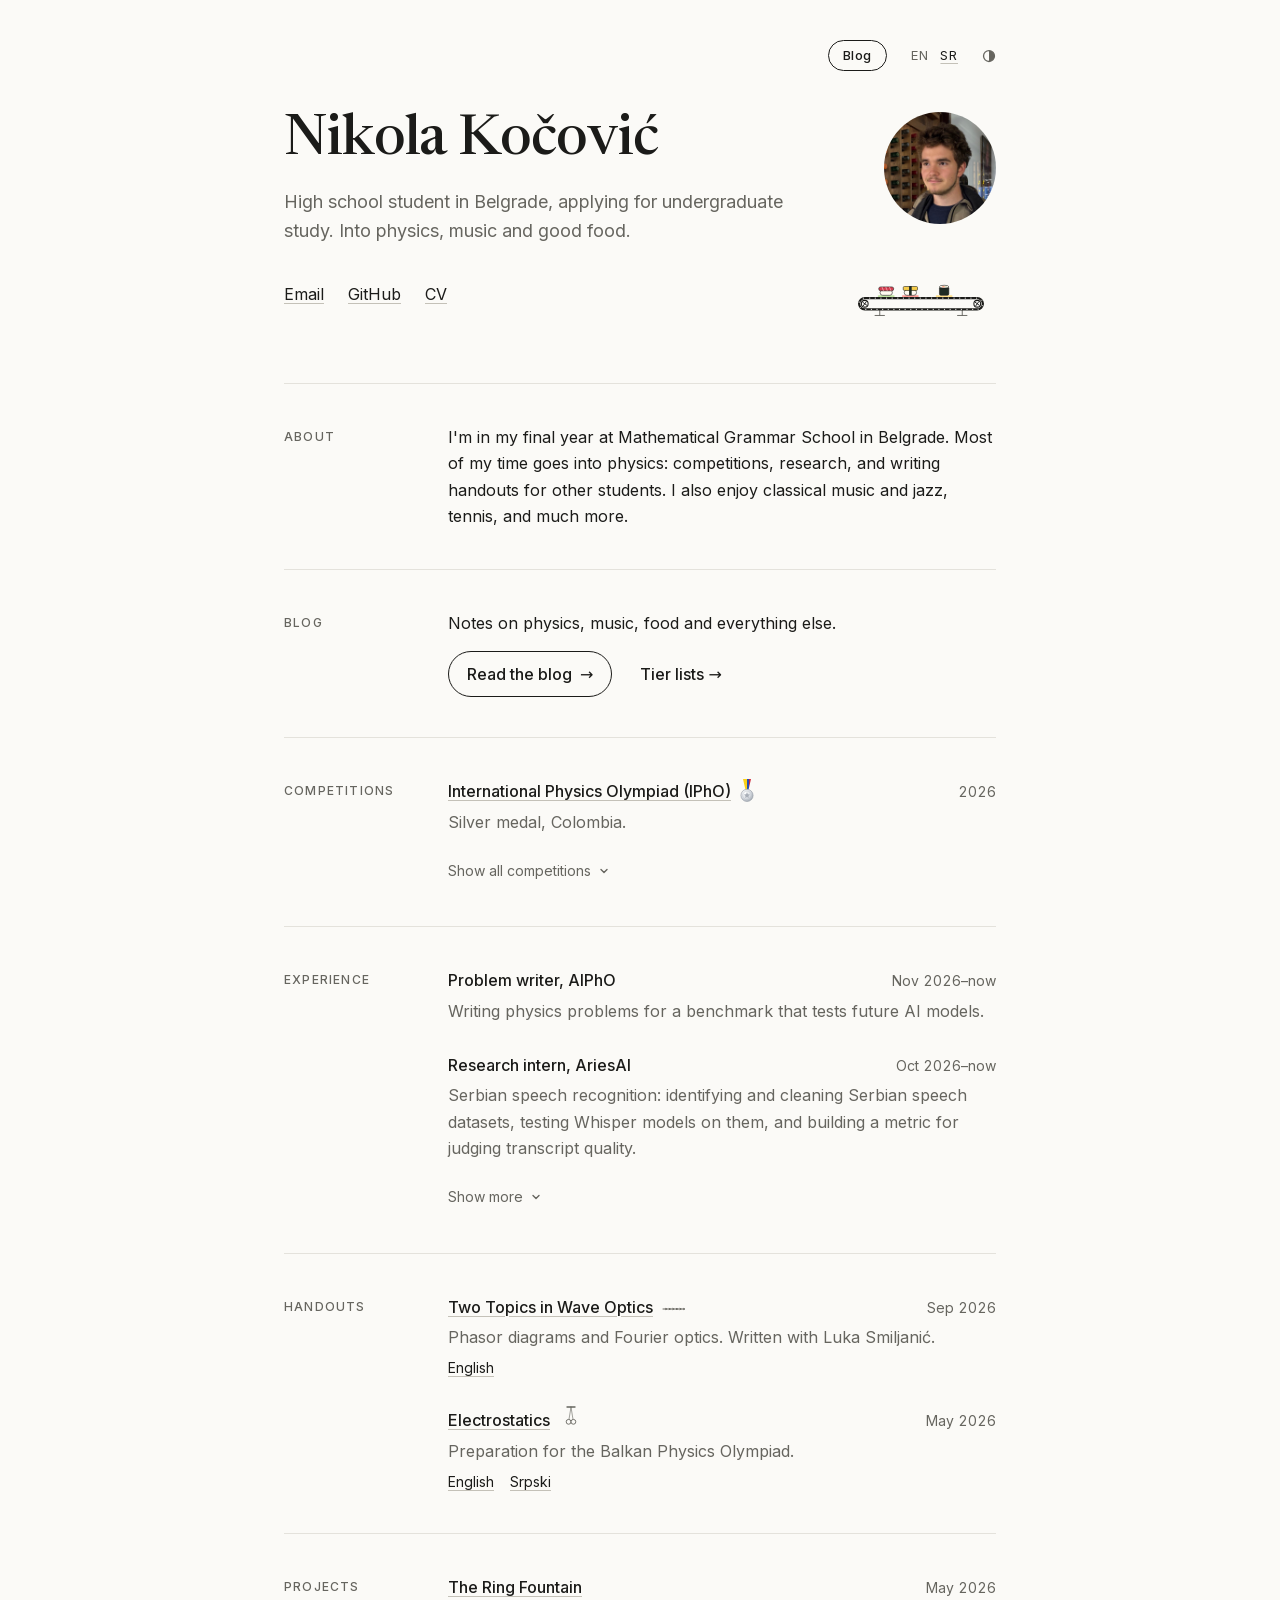
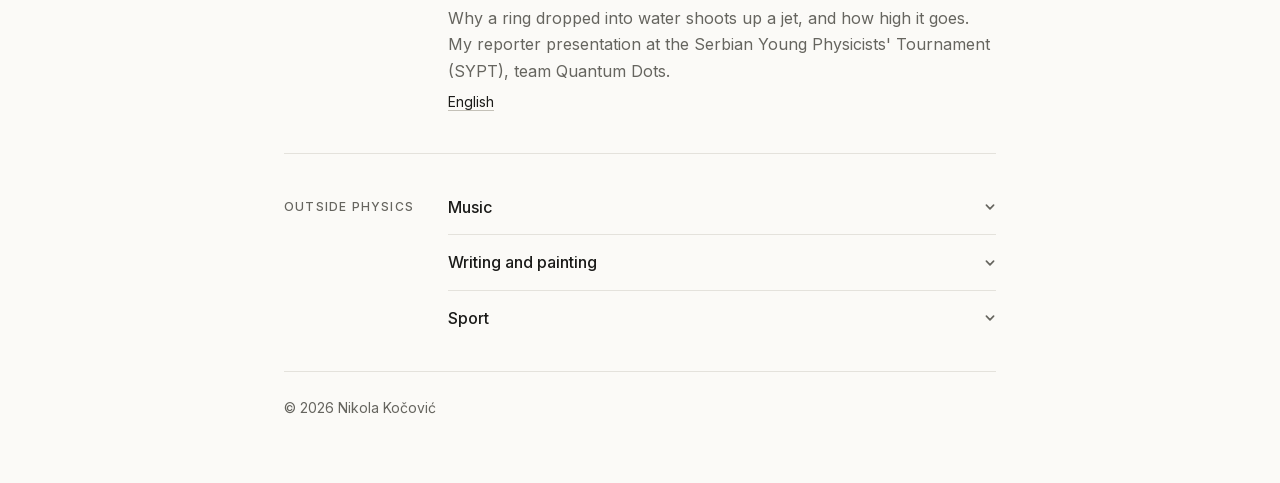
==== index.html @ 61f3e550 "Desktop header: portrait level with the name, sushi belt level with the links Co-Authored-By: Claude" ====
<!doctype html>
<html lang="en">
<head>
  <meta charset="utf-8">
  <meta name="viewport" content="width=device-width, initial-scale=1">
  <title>Nikola Kočović</title>
  <meta name="description" content="Nikola Kočović — student at Mathematical Grammar School, Belgrade. Physics, music and good food.">
  <link rel="canonical" href="https://nkocovic.github.io/">
  <link rel="alternate" hreflang="en" href="https://nkocovic.github.io/">
  <link rel="alternate" hreflang="sr-Latn" href="https://nkocovic.github.io/sr/">
  <!-- link preview shown when the page is shared -->
  <meta property="og:type" content="website">
  <meta property="og:site_name" content="Nikola Kočović">
  <meta property="og:url" content="https://nkocovic.github.io/">
  <meta property="og:title" content="Nikola Kočović">
  <meta property="og:description" content="Student at Mathematical Grammar School, Belgrade. Physics, music and good food.">
  <meta property="og:locale" content="en_GB">
  <meta property="og:image" content="https://nkocovic.github.io/og.png">
  <meta name="twitter:card" content="summary_large_image">
  <!-- who this site is about, for search engines -->
  <script type="application/ld+json">{"@context": "https://schema.org", "@type": "Person", "@id": "https://nkocovic.github.io/#me", "name": "Nikola Kočović", "url": "https://nkocovic.github.io/", "image": "https://nkocovic.github.io/images/nikola.jpg", "sameAs": ["https://github.com/NKocovic"], "affiliation": {"@type": "EducationalOrganization", "name": "Mathematical Grammar School", "address": {"@type": "PostalAddress", "addressLocality": "Belgrade", "addressCountry": "RS"}}, "award": "Silver medal, International Physics Olympiad 2026"}</script>
  <link rel="icon" href="favicon.svg" type="image/svg+xml">
  <link rel="stylesheet" href="style.css?v=20261112b">
  <script>
    // the theme picked with the light/dark switch, if any, before the first paint
    try { var t = localStorage.getItem('theme'); if (t) document.documentElement.dataset.theme = t; } catch (err) {}
    // Runs before the first paint: switches the animations on, and off again if site.js never loads.
    document.documentElement.classList.add('js');
    window.__revealFailsafe = setTimeout(function () { document.documentElement.classList.remove('js'); }, 2500);
    // Arriving from another page of the site: skip the header's load animation, the page fade covers it.
    addEventListener('pagereveal', function (e) {
      if (!e.viewTransition) return;
      e.viewTransition.ready.catch(function () {}); // a skipped transition (e.g. a quick second click) is fine
      document.documentElement.classList.add('no-intro');
    });
    addEventListener('pageswap', function (e) {
      if (e.viewTransition) e.viewTransition.ready.catch(function () {});
    });
  </script>
  <script src="site.js?v=20261112b" defer></script>
  <script src="sushi.js?v=20261112b" defer></script>
</head>
<body>
  <!-- English version. The Serbian one is sr/index.html: keep the two in step when you edit either. -->
  <main class="page">

    <!-- ===== Intro: name, one line about you, and your links ===== -->
    <header class="intro">
      <nav class="top-nav" aria-label="Site">
        <a class="nav-blog" href="blog/">Blog</a>
        <span class="lang">
          <span aria-current="true">EN</span>
          <a href="sr/" hreflang="sr-Latn" lang="sr-Latn">SR</a>
        </span>
      </nav>
      <span class="portrait"><img src="images/nikola.jpg" alt="Nikola Kočović" width="112" height="112" decoding="async"></span>
      <h1 class="site-name">Nikola Kočović</h1>
      <p class="lede">High school student in Belgrade, applying for undergraduate study. Into physics, music and good food.</p>
      <ul class="links">
        <li><a href="mailto:koljakocovic1@gmail.com">Email</a></li>
        <li><a href="https://github.com/NKocovic">GitHub</a></li>
        <li><a href="cv.pdf">CV</a></li>
      </ul>
      <!-- Sushi conveyor, side view. It is a toy (sushi.js): drag or throw a piece, tap one to make it hop, tap the belt for turbo. Same drawing in sr/index.html. -->
      <div class="sushi-toy">
        <span class="sushi-hint" aria-hidden="true">feed my name some sushi</span>
      <svg class="sushi-line" viewBox="0 0 160 52" aria-hidden="true" focusable="false">
        <defs>
          <g id="sl-salmon">
            <rect x="-9" y="-2" width="18" height="2" rx="1" fill="#a9cbff"/>
            <rect x="-6.5" y="-7.6" width="13" height="5.8" rx="2.7" fill="#fffaf0" stroke="currentColor" stroke-width=".6"/>
            <rect x="-8" y="-10.8" width="16" height="4.2" rx="2.1" fill="#f6865a" stroke="currentColor" stroke-width=".6"/>
            <path d="M-4.4-10.4l1.4 3.4M-.4-10.6l1.4 3.6M3.6-10.4l1.4 3.4" stroke="#ffe1d2" stroke-width=".8" stroke-linecap="round" fill="none"/>
          </g>
          <g id="sl-maki">
            <rect x="-9" y="-2" width="18" height="2" rx="1" fill="#ffe08a"/>
            <rect x="-5" y="-11" width="10" height="9.2" rx="1.6" fill="#1f2b24" stroke="currentColor" stroke-width=".6"/>
            <ellipse cx="0" cy="-11" rx="5" ry="1.5" fill="#fffaf0" stroke="currentColor" stroke-width=".6"/>
            <ellipse cx="-.7" cy="-11" rx="1.7" ry=".6" fill="#f6865a"/>
            <ellipse cx="1.9" cy="-11.2" rx=".8" ry=".35" fill="#7cbf5a"/>
          </g>
          <g id="sl-tamago">
            <rect x="-9" y="-2" width="18" height="2" rx="1" fill="#ff9b94"/>
            <rect x="-6.5" y="-7.6" width="13" height="5.8" rx="2.7" fill="#fffaf0" stroke="currentColor" stroke-width=".6"/>
            <rect x="-7.6" y="-11.2" width="15.2" height="4.2" rx="1.2" fill="#f6cc4a" stroke="currentColor" stroke-width=".6"/>
            <rect x="-1.4" y="-11.8" width="2.8" height="10" rx=".6" fill="#1f2b24"/>
          </g>
          <g id="sl-tuna">
            <rect x="-9" y="-2" width="18" height="2" rx="1" fill="#bfe3a0"/>
            <rect x="-6.5" y="-7.6" width="13" height="5.8" rx="2.7" fill="#fffaf0" stroke="currentColor" stroke-width=".6"/>
            <rect x="-8" y="-10.8" width="16" height="4.2" rx="2.1" fill="#d43d4f" stroke="currentColor" stroke-width=".6"/>
            <path d="M-4.4-10.4l1.4 3.4M-.4-10.6l1.4 3.6M3.6-10.4l1.4 3.4" stroke="#f5aab3" stroke-width=".8" stroke-linecap="round" fill="none"/>
          </g>
        </defs>
        <path class="sl-legs" d="M36 43v5.5M124 43v5.5M31 48.5h10M119 48.5h10"/>
        <path class="sl-belt" d="M20 30H140a6 6 0 0 1 0 12H20a6 6 0 0 1 0-12Z"/>
        <path class="sl-tread" d="M20 30H140a6 6 0 0 1 0 12H20a6 6 0 0 1 0-12Z"/>
        <circle class="sl-roller" cx="20" cy="36" r="3.6"/>
        <circle class="sl-roller" cx="140" cy="36" r="3.6"/>
        <path class="sl-spokes" d="M20 33.4v5.2M17.4 36h5.2"/>
        <path class="sl-spokes" d="M140 33.4v5.2M137.4 36h5.2"/>
        <use class="sl-piece" href="#sl-salmon"/>
        <use class="sl-piece" href="#sl-maki"/>
        <use class="sl-piece" href="#sl-tamago"/>
        <use class="sl-piece" href="#sl-tuna"/>
      </svg>
      </div>
    </header>

    <!-- ===== About ===== -->
    <section>
      <h2>About</h2>
      <div class="prose">
        <p>I'm in my final year at Mathematical Grammar School in Belgrade. Most of my time goes into physics: competitions, research, and writing handouts for other students. I also enjoy classical music and jazz, tennis, and much more.</p>
      </div>
    </section>

    <!-- ===== Blog: the latest posts appear here by themselves (site.js reads blog/posts.json) ===== -->
    <section>
      <h2>Blog</h2>
      <div>
        <ul class="entries" id="latest-posts" data-posts="blog/" data-link="blog/" hidden></ul>
        <p class="teaser" id="blog-teaser">Notes on physics, music, food and everything else.</p>
        <p class="cta-links">
          <a class="btn" href="blog/">Read the blog <span class="arrow" aria-hidden="true">→</span></a>
          <a href="blog/#tierlists">Tier lists <span class="arrow" aria-hidden="true">→</span></a>
        </p>
      </div>
    </section>

    <!-- ===== Competitions: IPhO shows; the rest open with "Show all competitions" ===== -->
    <section>
      <h2>Competitions</h2>
      <div>
        <ul class="entries">
          <li>
            <div class="entry-head">
              <span class="title-with-medal">
                <a class="entry-title" href="https://ipho-unofficial.org/timeline/2026/individual">International Physics Olympiad (IPhO)</a>
                <!-- easter egg: the medal swings like a real pendulum (site.js) -->
                <button class="medal" type="button" aria-label="Silver medal. Give it a nudge.">
              <svg viewBox="0 0 20 30" aria-hidden="true" focusable="false">
                <defs>
                  <linearGradient id="medal-ribbon" x1="0" x2="1" y1="0" y2="0">
                    <stop offset="0" stop-color="#fcd116"/><stop offset=".5" stop-color="#fcd116"/>
                    <stop offset=".5" stop-color="#2a4fb0"/><stop offset=".75" stop-color="#2a4fb0"/>
                    <stop offset=".75" stop-color="#d0283a"/><stop offset="1" stop-color="#d0283a"/>
                  </linearGradient>
                  <radialGradient id="medal-silver" cx=".35" cy=".3" r=".8">
                    <stop offset="0" stop-color="#ffffff"/><stop offset=".55" stop-color="#d9dde3"/><stop offset="1" stop-color="#9ea5ae"/>
                  </radialGradient>
                </defs>
                <path d="M5 0h10l-3 13H8z" fill="url(#medal-ribbon)"/>
                <circle cx="10" cy="20.5" r="7.6" fill="url(#medal-silver)" stroke="#8d949e" stroke-width=".7"/>
                <circle cx="10" cy="20.5" r="5.4" fill="none" stroke="#b9bfc7" stroke-width=".6"/>
                <path d="M10 16.6l1.15 2.4 2.6.3-1.95 1.8.5 2.6L10 22.4l-2.3 1.3.5-2.6-1.95-1.8 2.6-.3z" fill="#a9afb8"/>
              </svg>
                </button>
                <span class="medal-note" aria-hidden="true"><span class="mn mn-eq"><span class="mf"><span>d²θ</span><span>dt²</span></span><span class="mo">=</span><span class="mo">−</span><span class="mf"><span>g</span><span>ℓ</span></span><span class="mt">sin θ</span></span><span class="mn mn-loop">E &gt; 2mgℓ</span></span>
              </span>
              <span class="meta">2026</span>
            </div>
            <p>Silver medal, Colombia.</p>
          </li>
        </ul>
        <div class="more" id="more-competitions">
          <div class="more-inner">
            <ul class="entries">
              <li>
                <div class="entry-head">
                  <a class="entry-title" href="https://www.df.uns.ac.rs/takmicenjefizikasrednje/IPhO.html">International Young Physicists' Tournament (IYPT)</a>
                  <span class="meta">2026</span>
                </div>
                <p>Qualified for the world final in Zurich.</p>
              </li>
              <li>
                <div class="entry-head">
                  <a class="entry-title" href="https://nbpho.ee/wp-content/uploads/2026/04/NBPhO-2026-results.pdf">Nordic-Baltic Physics Olympiad (NBPhO)</a>
                  <span class="meta">2026</span>
                </div>
                <p>Gold medal, 10th of 120+ contestants.</p>
              </li>
              <li>
                <div class="entry-head">
                  <a class="entry-title" href="https://fyziklani.org/2026/results/">Fyziklani</a>
                  <span class="meta">2026</span>
                </div>
                <p>1st place of 300+ teams.</p>
              </li>
              <li>
                <div class="entry-head">
                  <a class="entry-title" href="https://www.df.uns.ac.rs/takmicenjefizikasrednje/Documents/2026/SFO%20BPO/2026%20SFO%20ukupno.pdf">Serbian Physics Olympiad</a>
                  <span class="meta">2026</span>
                </div>
                <p>2nd prize in the Year 4 category, while in Year 3.</p>
              </li>
              <li>
                <div class="entry-head">
                  <a class="entry-title" href="https://physicsbrawl.org/2025/results/">Physics Brawl Online</a>
                  <span class="meta">2025</span>
                </div>
                <p>4th place of 1000+ teams.</p>
              </li>
            </ul>
          </div>
        </div>
        <button class="more-toggle" type="button" aria-expanded="false" aria-controls="more-competitions" data-more="Show all competitions" data-less="Show less">
          <span class="more-label">Show all competitions</span>
          <svg class="chev" viewBox="0 0 10 10" aria-hidden="true"><path d="M2 3.5 5 6.5 8 3.5" fill="none" stroke="currentColor" stroke-width="1.4" stroke-linecap="round" stroke-linejoin="round"/></svg>
        </button>
      </div>
    </section>

    <!-- ===== Experience: entries inside .more are hidden until "Show more" is clicked ===== -->
    <section>
      <h2>Experience</h2>
      <div>
        <ul class="entries">
          <li>
            <div class="entry-head">
              <span class="entry-title">Problem writer, AIPhO</span>
              <span class="meta">Nov 2026–now</span>
            </div>
            <p>Writing physics problems for a benchmark that tests future AI models.</p>
          </li>
          <li>
            <div class="entry-head">
              <span class="entry-title">Research intern, AriesAI</span>
              <span class="meta">Oct 2026–now</span>
            </div>
            <p>Serbian speech recognition: identifying and cleaning Serbian speech datasets, testing Whisper models on them, and building a metric for judging transcript quality.</p>
          </li>
        </ul>
        <div class="more" id="more-experience">
          <div class="more-inner">
            <ul class="entries">
              <li>
                <div class="entry-head">
                  <span class="entry-title">Olympiad classes, Mathematical Grammar School</span>
                  <span class="meta">2026–now</span>
                </div>
                <p>Holding extra physics classes (dodatna nastava) at school for students preparing for olympiads.</p>
              </li>
              <li>
                <div class="entry-head">
                  <span class="entry-title">Tutor</span>
                  <span class="meta">Mar 2024–now</span>
                </div>
                <p>Physics and mathematics lessons for advanced students.</p>
              </li>
              <li>
                <div class="entry-head">
                  <a class="entry-title" href="https://akronolo.rs">Akronolo</a>
                  <span class="meta">Aug 2023–now</span>
                </div>
                <p>Built the company website from scratch and maintain it.</p>
              </li>
            </ul>
          </div>
        </div>
        <button class="more-toggle" type="button" aria-expanded="false" aria-controls="more-experience" data-more="Show more" data-less="Show less">
          <span class="more-label">Show more</span>
          <svg class="chev" viewBox="0 0 10 10" aria-hidden="true"><path d="M2 3.5 5 6.5 8 3.5" fill="none" stroke="currentColor" stroke-width="1.4" stroke-linecap="round" stroke-linejoin="round"/></svg>
        </button>
      </div>
    </section>

    <!-- ===== Handouts: PDFs live in the handouts/ folder ===== -->
    <section>
      <h2>Handouts</h2>
      <ul class="entries">
        <li>
          <div class="entry-head">
            <span class="title-with-medal">
              <a class="entry-title" href="handouts/W1-wave-optics.pdf">Two Topics in Wave Optics</a>
              <!-- easter egg (site.js) -->
              <button class="toy toy-phasor" type="button" aria-label="Phasors. Click to add them up."><svg viewBox="-2 -9 26 12" aria-hidden="true" focusable="false"><g class="ph-chain"></g><path class="ph-res" d=""/></svg></button>
              <span class="medal-note" aria-hidden="true"><span class="mo">R</span><span class="mo">=</span><span class="mt">A</span><span class="mf"><span>sin(Nφ/2)</span><span>sin(φ/2)</span></span></span>
            </span>
            <span class="meta">Sep 2026</span>
          </div>
          <p>Phasor diagrams and Fourier optics. Written with Luka Smiljanić.</p>
          <p class="entry-links"><a href="handouts/W1-wave-optics.pdf">English</a></p>
        </li>
        <li>
          <div class="entry-head">
            <span class="title-with-medal">
              <a class="entry-title" href="handouts/E1-electrostatics-en.pdf">Electrostatics</a>
              <!-- easter egg (site.js) -->
              <button class="toy toy-pith" type="button" aria-label="Two pith balls. Click to charge them."><svg viewBox="-13 -2 26 26" aria-hidden="true" focusable="false"><path class="pb-bar" d="M-4 0H4"/><path class="pb-thread" d=""/><circle class="pb-ball" r="2.4"/><circle class="pb-ball" r="2.4"/><path class="pb-plus" d=""/></svg></button>
              <span class="medal-note" aria-hidden="true"><span class="mt">F</span><span class="mo">=</span><span class="mt">k</span><span class="mf"><span>q²</span><span>r²</span></span></span>
            </span>
            <span class="meta">May 2026</span>
          </div>
          <p>Preparation for the Balkan Physics Olympiad.</p>
          <p class="entry-links"><a href="handouts/E1-electrostatics-en.pdf">English</a><a href="handouts/E1-elektrostatika-sr.pdf" hreflang="sr">Srpski</a></p>
        </li>
      </ul>
    </section>

    <!-- ===== Projects: PDFs live in the projects/ folder ===== -->
    <section>
      <h2>Projects</h2>
      <ul class="entries">
        <li>
          <div class="entry-head">
            <a class="entry-title" href="projects/ring-fountain-sypt-2026.pdf">The Ring Fountain</a>
            <span class="meta">May 2026</span>
          </div>
          <p>Why a ring dropped into water shoots up a jet, and how high it goes. My reporter presentation at the Serbian Young Physicists&#39; Tournament (SYPT), team Quantum Dots.</p>
          <p class="entry-links"><a href="projects/ring-fountain-sypt-2026.pdf">English</a></p>
        </li>
      </ul>
    </section>

    <!-- ===== Outside physics: every topic shows; click one to read about it ===== -->
    <section>
      <h2>Outside physics</h2>
      <ul class="entries accordion">
        <li>
          <button class="expand-head" type="button" aria-expanded="false" aria-controls="outside-music">
            <span class="entry-title">Music</span>
            <svg class="chev" viewBox="0 0 10 10" aria-hidden="true"><path d="M2 3.5 5 6.5 8 3.5" fill="none" stroke="currentColor" stroke-width="1.4" stroke-linecap="round" stroke-linejoin="round"/></svg>
          </button>
          <div class="expand-body" id="outside-music">
            <div class="expand-inner">
              <p>I play piano and guitar and sing opera. I've <a href="https://www.mg.edu.rs/sr/vesti/2026/05/krf-i-vido-ostrva-secanja-bola-i-ponosa">performed in Serbia and abroad</a>, including <a href="https://www.tiktok.com/@matgimtv/video/7688061055674731797">with Goca Tržan</a> <span class="lol">(lol)</span>, and in school <a href="https://www.youtube.com/watch?v=zj7vTmDS2PU">concerts</a> and <a href="https://www.youtube.com/watch?v=JqzqeaQopqA">plays</a>. I also compose, and was a <a href="https://www.kolarac.rs/koncerti/polufinalisti-drugog-memorijalnog-takmicenja-andrija-cikic/">semi-finalist</a> at the second Andrija Čikić Memorial Competition.</p>
            </div>
          </div>
        </li>
        <li>
          <button class="expand-head" type="button" aria-expanded="false" aria-controls="outside-writing">
            <span class="entry-title">Writing and painting</span>
            <svg class="chev" viewBox="0 0 10 10" aria-hidden="true"><path d="M2 3.5 5 6.5 8 3.5" fill="none" stroke="currentColor" stroke-width="1.4" stroke-linecap="round" stroke-linejoin="round"/></svg>
          </button>
          <div class="expand-body" id="outside-writing">
            <div class="expand-inner">
              <p>I write poems, and <a href="https://svetionik.hilandar.org/konkurs/%d0%bd%d0%b8%d0%ba%d0%be%d0%bb%d0%b0-%d0%ba%d0%be%d1%87%d0%be%d0%b2%d0%b8%d1%9b-3%d0%b1-%d1%80%d0%b0%d0%b7%d1%80%d0%b5%d0%b4-%d0%bc%d0%b0%d1%82%d0%b5%d0%bc%d0%b0%d1%82%d0%b8%d1%87%d0%ba%d0%b0-%d0%b3/">won a poetry competition</a> whose prize was a visit to Hilandar. I also paint.</p>
            </div>
          </div>
        </li>
        <li>
          <button class="expand-head" type="button" aria-expanded="false" aria-controls="outside-sport">
            <span class="entry-title">Sport</span>
            <svg class="chev" viewBox="0 0 10 10" aria-hidden="true"><path d="M2 3.5 5 6.5 8 3.5" fill="none" stroke="currentColor" stroke-width="1.4" stroke-linecap="round" stroke-linejoin="round"/></svg>
          </button>
          <div class="expand-body" id="outside-sport">
            <div class="expand-inner">
              <p>Tennis, skiing, golf and karate (black belt, 1st dan).</p>
            </div>
          </div>
        </li>
      </ul>
    </section>

    <footer class="footer">
      <span>&copy; 2026 Nikola Kočović</span>
    </footer>

  </main>
</body>
</html>
---- style.css ----
/* ---------- Fonts (served from the fonts/ folder; Inter and Newsreader, both under the Open Font License) ---------- */
@font-face {
  font-family: "Inter";
  font-style: normal;
  font-weight: 400 500;
  font-display: swap;
  src: url("fonts/inter-latin-ext.woff2") format("woff2");
  unicode-range: U+0100-02BA, U+02BD-02C5, U+02C7-02CC, U+02CE-02D7, U+02DD-02FF, U+0304, U+0308, U+0329, U+1D00-1DBF, U+1E00-1E9F, U+1EF2-1EFF, U+2020, U+20A0-20AB, U+20AD-20C4, U+2113, U+2C60-2C7F, U+A720-A7FF;
}

@font-face {
  font-family: "Inter";
  font-style: normal;
  font-weight: 400 500;
  font-display: swap;
  src: url("fonts/inter-latin.woff2") format("woff2");
  unicode-range: U+0000-00FF, U+0131, U+0152-0153, U+02BB-02BC, U+02C6, U+02DA, U+02DC, U+0304, U+0308, U+0329, U+2000-206F, U+20AC, U+2122, U+2191, U+2193, U+2212, U+2215, U+FEFF, U+FFFD;
}

@font-face {
  font-family: "Newsreader";
  font-style: normal;
  font-weight: 400 500;
  font-display: swap;
  font-optical-sizing: auto;
  src: url("fonts/newsreader-latin-ext.woff2") format("woff2");
  unicode-range: U+0100-02BA, U+02BD-02C5, U+02C7-02CC, U+02CE-02D7, U+02DD-02FF, U+0304, U+0308, U+0329, U+1D00-1DBF, U+1E00-1E9F, U+1EF2-1EFF, U+2020, U+20A0-20AB, U+20AD-20C4, U+2113, U+2C60-2C7F, U+A720-A7FF;
}

@font-face {
  font-family: "Newsreader";
  font-style: normal;
  font-weight: 400 500;
  font-display: swap;
  font-optical-sizing: auto;
  src: url("fonts/newsreader-latin.woff2") format("woff2");
  unicode-range: U+0000-00FF, U+0131, U+0152-0153, U+02BB-02BC, U+02C6, U+02DA, U+02DC, U+0304, U+0308, U+0329, U+2000-206F, U+20AC, U+2122, U+2191, U+2193, U+2212, U+2215, U+FEFF, U+FFFD;
}

/* ---------- Colors, fonts and motion (change these to restyle the whole site) ---------- */
:root {
  --bg: #fbfaf7;
  --text: #1b1b19;
  --muted: #66655f;
  --rule: #e4e2dc;
  --underline: #c4c1b8;
  --accent: #2648b8;
  --code-bg: #f0eee8;

  --serif: "Newsreader", Georgia, "Times New Roman", serif;
  --sans: "Inter", system-ui, -apple-system, "Segoe UI", Roboto, sans-serif;
  --mono: ui-monospace, "SF Mono", Menlo, Consolas, monospace;

  --ease-out: cubic-bezier(0.16, 1, 0.3, 1);
  --ease-in-out: cubic-bezier(0.65, 0, 0.35, 1);
}

/* dark: when the device asks for it, unless the visitor picked a theme with the switch (site.js) */
@media (prefers-color-scheme: dark) {
  :root:not([data-theme="light"]) {
    --bg: #131312;
    --text: #ebeae5;
    --muted: #9b9a94;
    --rule: #2b2b28;
    --underline: #5c5b56;
    --accent: #93a9ff;
    --code-bg: #1d1d1b;
  }
}

:root[data-theme="dark"] {
  --bg: #131312;
  --text: #ebeae5;
  --muted: #9b9a94;
  --rule: #2b2b28;
  --underline: #5c5b56;
  --accent: #93a9ff;
  --code-bg: #1d1d1b;
  color-scheme: dark;
}

:root[data-theme="light"] {
  color-scheme: light;
}

/* ---------- Base ---------- */
*,
*::before,
*::after {
  box-sizing: border-box;
}

html {
  -webkit-text-size-adjust: 100%;
  color-scheme: light dark;
  scroll-padding-top: 32px;
}

@media (prefers-reduced-motion: no-preference) {
  html {
    scroll-behavior: smooth;
  }
}

body {
  margin: 0;
  background: var(--bg);
  color: var(--text);
  font-family: var(--sans);
  font-size: 16px;
  line-height: 1.65;
  -webkit-font-smoothing: antialiased;
  -moz-osx-font-smoothing: grayscale;
  text-rendering: optimizeLegibility;
}

a {
  color: inherit;
  text-decoration: underline;
  text-decoration-color: var(--underline);
  text-decoration-thickness: 1px;
  text-underline-offset: 3px;
  transition: color 0.3s ease, text-decoration-color 0.3s ease;
}

a:hover,
a:focus-visible {
  text-decoration-color: currentColor;
}

::selection {
  background: color-mix(in srgb, var(--accent) 22%, transparent);
}

h1,
h2,
h3 {
  text-wrap: balance;
}

p,
li {
  text-wrap: pretty;
}

a:focus-visible,
button:focus-visible {
  outline: 2px solid var(--accent);
  outline-offset: 3px;
  border-radius: 2px;
}

/* ---------- Layout ---------- */
.page {
  position: relative;
  max-width: 760px;
  margin: 0 auto;
  padding: 112px 24px 64px;
}

.intro {
  padding-bottom: 64px;
}

h1 {
  font-family: var(--serif);
  font-weight: 500;
  font-size: clamp(2.5rem, 7vw, 3.5rem);
  line-height: 1.05;
  letter-spacing: -0.02em;
  margin: 0 0 16px;
}

.lede {
  font-size: 1.125rem;
  color: var(--muted);
  max-width: 34em;
  margin: 0 0 24px;
}

.links {
  list-style: none;
  padding: 0;
  margin: 0;
  display: flex;
  flex-wrap: wrap;
  gap: 8px 24px;
}

/* top right: Blog link and language switch */
.top-nav {
  position: absolute;
  top: 40px;
  right: 24px;
  display: flex;
  align-items: center;
  gap: 24px;
  font-size: 0.8125rem;
  letter-spacing: 0.06em;
  view-transition-name: top-nav;
}

.top-nav .lang {
  display: flex;
  gap: 12px;
}

.top-nav [aria-current] {
  color: var(--muted);
  text-decoration: none;
}

/* the Blog link is a pill so it stands out from the language switch */
.top-nav .nav-blog {
  padding: 4px 14px;
  border: 1px solid var(--text);
  border-radius: 999px;
  font-weight: 500;
  letter-spacing: 0.04em;
  text-decoration: none;
  transition: background-color 0.25s ease, color 0.25s ease, border-color 0.25s ease;
}

.top-nav .nav-blog:hover,
.top-nav .nav-blog:focus-visible {
  background: var(--text);
  color: var(--bg);
}

.top-nav .nav-blog[aria-current] {
  border-color: var(--rule);
  background: none;
  color: var(--muted);
}

/* small name, top left, on the blog pages */
.home-link {
  position: absolute;
  top: 36px;
  left: 24px;
  font-family: var(--serif);
  font-size: 1.125rem;
  font-weight: 500;
  text-decoration: none;
}

section {
  display: grid;
  grid-template-columns: 140px 1fr;
  gap: 24px;
  padding: 40px 0;
  border-top: 1px solid var(--rule);
}

h2 {
  margin: 0;
  padding-top: 3px;
  font-size: 0.75rem;
  font-weight: 500;
  letter-spacing: 0.1em;
  text-transform: uppercase;
  color: var(--muted);
}

.prose p {
  margin: 0 0 16px;
  max-width: 36em;
}

.prose p:last-child {
  margin-bottom: 0;
}

/* ---------- Lists of entries ---------- */
.entries {
  list-style: none;
  margin: 0;
  padding: 0;
  display: grid;
  gap: 28px;
}

.entry-head {
  display: flex;
  justify-content: space-between;
  align-items: baseline;
  gap: 16px;
}

.entry-title {
  font-weight: 500;
}

.entries p {
  margin: 4px 0 0;
  color: var(--muted);
}

.entries .entry-links {
  display: flex;
  flex-wrap: wrap;
  gap: 4px 16px;
  margin-top: 6px;
  font-size: 0.875rem;
  color: var(--text);
}

.meta {
  color: var(--muted);
  font-size: 0.875rem;
  font-variant-numeric: tabular-nums;
  white-space: nowrap;
}

.tag {
  display: inline-block;
  margin-left: 8px;
  padding: 0 5px;
  border: 1px solid var(--rule);
  border-radius: 4px;
  font-size: 0.6875rem;
  font-weight: 400;
  letter-spacing: 0.08em;
  color: var(--muted);
  vertical-align: 2px;
}

.empty {
  margin: 0;
  color: var(--muted);
}

/* ---------- "Show more" lists ---------- */
/* Without JavaScript everything is simply shown and the button is hidden. */
.more-toggle {
  display: none;
}

.js .more {
  display: grid;
  grid-template-rows: 0fr;
  transition: grid-template-rows 0.55s var(--ease-out);
}

.js .more.is-open {
  grid-template-rows: 1fr;
}

.more-inner {
  min-height: 0;
  overflow: hidden;
}

.more-inner > .entries {
  padding-top: 28px;
}

.js .more li {
  opacity: 0;
  transform: translateY(-6px);
  transition: opacity 0.35s ease, transform 0.45s var(--ease-out);
}

.js .more.is-open li {
  opacity: 1;
  transform: none;
  transition-delay: calc(60ms + var(--i, 0) * 45ms);
}

.js .more-toggle {
  display: inline-flex;
  align-items: center;
  gap: 8px;
  margin-top: 20px;
  padding: 4px 0;
  border: 0;
  background: none;
  font: inherit;
  font-size: 0.875rem;
  color: var(--muted);
  cursor: pointer;
  transition: color 0.2s ease;
}

.more-toggle:hover {
  color: var(--text);
}

.more-toggle .chev {
  width: 10px;
  height: 10px;
  transition: transform 0.5s var(--ease-out);
}

.more-toggle[aria-expanded="true"] .chev {
  transform: rotate(180deg);
}

/* ---------- Blog posts ---------- */
.post-meta {
  display: flex;
  flex-wrap: wrap;
  gap: 4px 12px;
  margin: 0 0 14px;
  font-size: 0.875rem;
  color: var(--muted);
}

.post-title {
  font-size: clamp(2rem, 5.5vw, 2.75rem);
}

.post {
  max-width: 640px;
  margin-bottom: 56px;
  padding-top: 40px;
  border-top: 1px solid var(--rule);
  font-size: 1.0625rem;
  line-height: 1.75;
}

.post > :first-child {
  margin-top: 0;
}

.post p,
.post ul,
.post ol,
.post blockquote,
.post pre,
.post figure,
.post table {
  margin: 0 0 1.15em;
}

.post h2,
.post h3 {
  padding: 0;
  font-family: var(--serif);
  font-weight: 500;
  letter-spacing: -0.01em;
  text-transform: none;
  color: var(--text);
  line-height: 1.25;
  margin: 1.8em 0 0.6em;
}

.post h2 {
  font-size: 1.6rem;
}

.post h3 {
  font-size: 1.25rem;
}

.post img {
  display: block;
  margin: 2rem auto;
  max-width: min(100%, 22rem);
  max-height: 30rem;
  width: auto;
  height: auto;
  border-radius: 6px;
}

/* a photo with a caption: ![alt](photo.jpg "Caption") */
.post figure {
  margin: 2rem auto;
  text-align: center;
}

.post figure img {
  margin: 0 auto;
}

.post figcaption {
  margin-top: 10px;
  font-size: 0.875rem;
  line-height: 1.5;
  color: var(--muted);
}

/* photos fade in once loaded */
.js .post img {
  opacity: 0;
  transition: opacity 0.8s ease;
}

.js .post img.is-loaded {
  opacity: 1;
}

.post blockquote {
  margin-left: 0;
  padding-left: 1em;
  border-left: 2px solid var(--rule);
  color: var(--muted);
}

.post code {
  font-family: var(--mono);
  font-size: 0.88em;
  background: var(--code-bg);
  padding: 0.1em 0.35em;
  border-radius: 4px;
}

.post pre {
  background: var(--code-bg);
  padding: 14px 16px;
  border-radius: 8px;
  overflow-x: auto;
  line-height: 1.55;
}

.post pre code {
  background: none;
  padding: 0;
}

.post hr {
  border: 0;
  border-top: 1px solid var(--rule);
  margin: 2em 0;
}

.post .katex-display {
  overflow-x: auto;
  overflow-y: hidden;
  padding: 4px 0;
}

/* ---------- Ranked lists (1, 2, 3...) on the blog ---------- */
.ranked {
  display: grid;
  gap: 14px;
  margin: 20px 0 0;
  padding: 0;
  list-style: none;
}

.rank {
  display: grid;
  grid-template-columns: 2.2rem 1fr;
  align-items: baseline;
  gap: 10px;
  animation: rise 0.6s var(--ease-out) both;
  animation-delay: calc(var(--i, 0) * 60ms);
}

.js section:not(.is-in) .rank {
  animation-play-state: paused;
}

.rank-n {
  font-family: var(--serif);
  font-size: 1.6rem;
  line-height: 1;
  color: var(--accent);
  font-variant-numeric: lining-nums;
}

.rank-body {
  display: grid;
  gap: 2px;
}

.rank-name {
  font-weight: 500;
}

.rank-note {
  color: var(--muted);
}

/* ---------- Home: blog teaser and arrow links ---------- */
.teaser {
  margin: 0;
  max-width: 34em;
}

.teaser + .cta-links {
  margin-top: 14px;
}

/* once posts are listed, the teaser is hidden and the links sit a bit lower */
#latest-posts:not([hidden]) ~ .cta-links {
  margin-top: 24px;
}

.cta-links {
  display: flex;
  flex-wrap: wrap;
  gap: 8px 28px;
  margin: 0;
  font-weight: 500;
}

.cta-links a {
  text-decoration: none;
}

.cta-links .arrow {
  display: inline-block;
  transition: transform 0.35s var(--ease-out);
}

.cta-links a:hover .arrow,
.cta-links a:focus-visible .arrow {
  transform: translateX(4px);
}

/* ---------- Tier lists (on the blog page) ---------- */
.tierlist + .tierlist {
  margin-top: 40px;
  padding-top: 40px;
  border-top: 1px solid var(--rule);
}

/* the rows slide in once the section has scrolled into view */
.js section:not(.is-in) .tier {
  animation-play-state: paused;
}

.tierlist-head {
  display: flex;
  justify-content: space-between;
  align-items: baseline;
  gap: 16px;
}

.tierlist h3 {
  margin: 0;
  padding: 0;
  font-family: var(--serif);
  font-size: 1.375rem;
  font-weight: 500;
  letter-spacing: -0.01em;
  line-height: 1.25;
  text-transform: none;
  color: var(--text);
}

.tierlist-note {
  margin: 6px 0 0;
  max-width: 36em;
  color: var(--muted);
}

.tiers {
  display: grid;
  gap: 8px;
  margin-top: 22px;
}

.tier {
  display: grid;
  grid-template-columns: 44px 1fr;
  gap: 14px;
  align-items: center;
  min-height: 44px;
  animation: rise 0.6s var(--ease-out) both;
  animation-delay: calc(var(--i, 0) * 55ms);
}

.tier-label {
  display: grid;
  place-items: center;
  width: 44px;
  height: 44px;
  border-radius: 8px;
  background: var(--tier, #c9c6be);
  color: #1b1b19;
  font-weight: 600;
}

.tier[data-tier="S"] { --tier: #ff9b94; }
.tier[data-tier="A"] { --tier: #ffbf86; }
.tier[data-tier="B"] { --tier: #ffe08a; }
.tier[data-tier="C"] { --tier: #bfe3a0; }
.tier[data-tier="D"] { --tier: #a9cbff; }
.tier[data-tier="E"] { --tier: #cdb8f5; }
.tier[data-tier="F"] { --tier: #c9c6be; }

.tier-items {
  display: flex;
  flex-wrap: wrap;
  gap: 6px;
  margin: 0;
  padding: 0;
  list-style: none;
}

.tier-item {
  display: inline-block;
  padding: 6px 12px;
  border: 1px solid var(--rule);
  border-radius: 999px;
  font-size: 0.9375rem;
  line-height: 1.3;
  text-decoration: none;
  transition: border-color 0.2s ease, transform 0.35s var(--ease-out), color 0.2s ease;
}

a.tier-item:hover,
a.tier-item:focus-visible {
  border-color: currentColor;
  transform: translateY(-1px);
}

/* a place's bubble: my take, then what to order ("Try"), shown on hover, focus or tap */
.tier-item.has-tip {
  position: relative;
  cursor: help;
  outline: none;
}

a.tier-item.has-tip {
  cursor: pointer;
}

/* a small dot marks places with a dish recommendation */
.tier-item.has-try::before {
  content: "";
  display: inline-block;
  width: 5px;
  height: 5px;
  margin: 0 7px 2px -2px;
  border-radius: 50%;
  background: var(--accent);
  vertical-align: middle;
}

.tier-item .tip {
  display: grid;
  gap: 6px;
  position: absolute;
  left: 0;
  bottom: calc(100% + 10px);
  z-index: 5;
  width: max-content;
  max-width: min(260px, 72vw);
  padding: 8px 12px;
  border-radius: 10px;
  background: var(--text);
  color: var(--bg);
  font-size: 0.8125rem;
  line-height: 1.45;
  text-align: left;
  white-space: normal;
  pointer-events: none;
  cursor: default;
  opacity: 0;
  transform: translateY(4px) scale(0.98);
  transform-origin: bottom left;
  transition: opacity 0.2s ease, transform 0.3s var(--ease-out);
}

.tier-item.tip-right .tip {
  left: auto;
  right: 0;
  transform-origin: bottom right;
}

/* the "Try" line: what to order, set apart from the note */
.tip-note + .tip-try {
  padding-top: 6px;
  border-top: 1px solid color-mix(in srgb, var(--bg) 25%, transparent);
}

.tip-try b {
  margin-right: 4px;
  font-size: 0.6875rem;
  font-weight: 600;
  letter-spacing: 0.08em;
  text-transform: uppercase;
  color: color-mix(in srgb, var(--accent) 55%, var(--bg));
}

.tier-item.has-tip:hover,
.tier-item.has-tip:focus-visible,
.tier-item.has-tip:focus {
  border-color: currentColor;
}

.tier-item.has-tip:hover .tip,
.tier-item.has-tip:focus .tip,
.tier-item.has-tip:focus-within .tip {
  opacity: 1;
  transform: none;
  pointer-events: auto;
}

/* bridges the gap between a place and its bubble, so the pointer can reach the map link */
.tier-item .tip::after {
  content: "";
  position: absolute;
  left: 0;
  right: 0;
  top: 100%;
  height: 12px;
}

.tip-map,
.rank-map {
  font-size: 0.75rem;
  letter-spacing: 0.04em;
  white-space: nowrap;
}

.tip-map {
  justify-self: start;
  color: inherit;
  opacity: 0.7;
  text-decoration-color: currentColor;
  transition: opacity 0.2s ease;
}

.tip-map:hover,
.tip-map:focus-visible {
  opacity: 1;
}

.rank-map {
  margin-left: 10px;
  font-weight: 400;
  color: var(--muted);
}

/* what the dot on a place means: the end of the note line */
.tier-legend {
  white-space: nowrap;
}

.tier-legend::before {
  content: "";
  display: inline-block;
  width: 5px;
  height: 5px;
  margin: 0 6px 2px 0;
  border-radius: 50%;
  background: var(--accent);
  vertical-align: middle;
}
.tier-empty {
  color: var(--underline);
}

/* ---------- Sushi conveyor (home page header, side view) ----------
   Belt treads, rollers and pieces all move at ~18 units/s, so it reads as one machine.
   Each piece drops on at the left, rides across and tips off over the right roller. */
/* the conveyor is a toy (sushi.js); a small hint slides in on hover until you've played with it */
.sushi-toy {
  display: flex;
  align-items: center;
  justify-content: flex-end;
  gap: 14px;
  width: max-content;
  margin: 4px 0 -24px auto;
  user-select: none;
  -webkit-user-select: none;
}

.sushi-hint {
  font-size: 0.75rem;
  letter-spacing: 0.02em;
  white-space: nowrap;
  color: var(--muted);
  opacity: 0;
  transform: translateX(10px);
  transition: opacity 0.35s ease, transform 0.55s var(--ease-out);
  pointer-events: none;
}

.js .sushi-toy:hover .sushi-hint {
  opacity: 1;
  transform: none;
}

@media (hover: none) {
  .js .sushi-hint {
    opacity: 1;
    transform: none;
  }
}

.js .sushi-toy.played .sushi-hint {
  opacity: 0;
  transform: translateX(10px);
}

.sushi-line {
  display: block;
  width: 150px;
  height: auto;
  overflow: visible;
  color: var(--text); /* line colour */
}

/* once sushi.js is running it moves everything itself */
.sushi-line.is-live .sl-piece,
.sushi-line.is-live .sl-tread,
.sushi-line.is-live .sl-spokes {
  animation: none;
}

/* sushi.js turns the spokes about each roller's centre itself */
.sushi-line.is-live .sl-spokes {
  transform-box: view-box;
  transform-origin: 0 0;
}

.sushi-line.is-live .sl-piece {
  cursor: grab;
  touch-action: none;
}

.sushi-line.is-live .sl-piece.is-held,
.sushi-toy.is-playing {
  cursor: grabbing;
}

.sushi-line.is-live .sl-piece.is-held {
  filter: drop-shadow(0 3px 2px rgba(0, 0, 0, 0.25));
}

.sl-belt {
  fill: none;
  stroke: currentColor;
  stroke-width: 2.4;
}

.sl-tread {
  fill: none;
  stroke: var(--bg);
  stroke-width: 1;
  stroke-dasharray: 1.2 4.8;
  animation: sl-tread 8s linear infinite;
}

.sl-roller {
  fill: var(--bg);
  stroke: currentColor;
  stroke-width: 1.1;
}

.sl-spokes {
  fill: none;
  stroke: currentColor;
  stroke-width: 0.9;
  stroke-linecap: round;
  transform-box: fill-box;
  transform-origin: center;
  animation: sl-spin 2.1s linear infinite;
}

.sl-legs {
  fill: none;
  stroke: var(--muted);
  stroke-width: 1;
  stroke-linecap: round;
}

.sl-piece {
  opacity: 0;
  animation: sl-ride 8s linear infinite;
}

.sl-piece:nth-of-type(2) { animation-delay: -2s; }
.sl-piece:nth-of-type(3) { animation-delay: -4s; }
.sl-piece:nth-of-type(4) { animation-delay: -6s; }

.sushi-line:hover .sl-piece,
.sushi-line:hover .sl-tread,
.sushi-line:hover .sl-spokes {
  animation-play-state: paused;
}

@keyframes sl-tread {
  to { stroke-dashoffset: -144; }
}

@keyframes sl-spin {
  to { transform: rotate(360deg); }
}

@keyframes sl-ride {
  0% {
    transform: translate(28px, 19px) rotate(0deg);
    opacity: 0;
    animation-timing-function: cubic-bezier(0.3, 0, 0.6, 1);
  }
  5% {
    transform: translate(28px, 29.4px) rotate(0deg);
    opacity: 1;
    animation-timing-function: ease-out;
  }
  7% {
    transform: translate(28px, 28.8px) rotate(0deg);
    opacity: 1;
    animation-timing-function: linear;
  }
  79.6% {
    transform: translate(134px, 28.8px) rotate(0deg);
    opacity: 1;
    animation-timing-function: cubic-bezier(0.5, 0, 0.9, 0.6);
  }
  88% {
    transform: translate(145px, 33px) rotate(80deg);
    opacity: 0;
  }
  100% {
    transform: translate(145px, 33px) rotate(80deg);
    opacity: 0;
  }
}

/* no motion: just four pieces sitting on the belt */
@media (prefers-reduced-motion: reduce) {
  .sl-piece { opacity: 1; }
  .sl-piece:nth-of-type(1) { transform: translate(38px, 28.8px); }
  .sl-piece:nth-of-type(2) { transform: translate(66px, 28.8px); }
  .sl-piece:nth-of-type(3) { transform: translate(94px, 28.8px); }
  .sl-piece:nth-of-type(4) { transform: translate(122px, 28.8px); }
}

/* letters of the name eat sushi dropped on them (sushi.js) */
.site-name .ch {
  display: inline-block;
  transition: transform 0.3s var(--ease-out), color 0.3s ease;
}

.site-name .ch.is-hungry {
  transform: translateY(-5px) scale(1.15);
  color: var(--accent);
}

.site-name .ch.is-fed {
  color: var(--accent);
}

.site-name .ch.is-chomping {
  animation: chomp 0.55s var(--ease-out);
}

@keyframes chomp {
  0% { transform: scale(1.15); }
  30% { transform: scale(1.3, 0.7); }
  60% { transform: scale(0.9, 1.15); }
  100% { transform: none; }
}

/* easter egg: with every letter fed, the name becomes the Euler–Lagrange equation */
.site-name.is-leaving .ch,
.site-name.is-leaving .eq-bit {
  animation: drift-away 0.6s var(--ease-in-out) both;
  animation-delay: calc(var(--i, 0) * 35ms);
}

@keyframes drift-away {
  to { opacity: 0; transform: translateY(-14px) rotate(-8deg) scale(0.9); filter: blur(3px); }
}

.site-name.is-back .ch {
  animation: rise 0.7s var(--ease-out) both;
  animation-delay: calc(var(--i, 0) * 40ms);
}

.site-name.is-equation {
  position: relative;
  cursor: pointer;
}

.site-name.is-orbiting .ch {
  transition: none;
  will-change: transform, opacity;
}

/* the moment the letters collapse: a soft burst of light */
.eq-flash {
  position: absolute;
  left: 50%;
  top: 50%;
  width: 1.4em;
  height: 1.4em;
  margin: -0.7em 0 0 -0.7em;
  border-radius: 50%;
  background: radial-gradient(circle, var(--accent) 0%, transparent 65%);
  pointer-events: none;
  animation: eq-flash 0.9s var(--ease-out) both;
}

@keyframes eq-flash {
  0% { transform: scale(0.1); opacity: 1; }
  100% { transform: scale(3.2); opacity: 0; }
}

/* Hamilton's equations: q̇ = {q, ℋ}, ṗ = {p, ℋ}, beside a phase portrait */
.eq {
  display: inline-flex;
  align-items: center;
  gap: 0.4em;
  white-space: nowrap;
}

.eq-lines {
  display: inline-flex;
  flex-direction: column;
  gap: 0.02em;
  font-size: 0.6em;
  line-height: 1.15;
}

.eq-line {
  display: inline-flex;
  align-items: baseline;
}

.eq-bit {
  display: inline-block;
  animation: write-in 0.9s var(--ease-out) both;
  animation-delay: calc(60ms + var(--i, 0) * 55ms);
}

@keyframes write-in {
  from { opacity: 0; transform: translateY(6px); }
}

.eq-var {
  font-style: italic;
}

.eq-op {
  margin: 0 0.28em;
  color: var(--muted);
}

.eq-brace {
  color: var(--muted);
  font-weight: 400;
}

.eq-comma {
  margin-right: 0.22em;
  color: var(--muted);
}

.eq-ham {
  font-style: italic;
  color: var(--accent);
}

.eq-phase svg {
  display: block;
  width: 1.7em;
  height: auto;
  overflow: visible;
}

.ph-axis {
  fill: none;
  stroke: var(--underline);
  stroke-width: 0.8;
  stroke-linecap: round;
}

.ph-label {
  font: italic 7px var(--serif);
  fill: var(--muted);
}

/* the orbit draws itself, then the point (with a fading tail) starts moving along it */
.ph-orbit {
  fill: none;
  stroke: var(--muted);
  stroke-width: 1;
  stroke-dasharray: 100;
  stroke-dashoffset: 100;
  animation: ph-draw 1.1s var(--ease-in-out) 1.7s forwards;
}

@keyframes ph-draw {
  to { stroke-dashoffset: 0; }
}

.ph-dot {
  fill: var(--accent);
  opacity: 0;
  animation: ph-show 0.4s ease forwards;
  animation-delay: var(--d);
}

@keyframes ph-show {
  to { opacity: var(--o, 1); }
}

/* initials easter egg: N becomes the Boltzmann law, K becomes curvature (sushi.js) */
.egg-layer {
  position: fixed;
  inset: 0;
  z-index: 60;
  pointer-events: none;
}

.egg-ch {
  position: absolute;
  display: block;
  text-align: center;
  white-space: pre;
  transform-origin: 50% 50%;
  will-change: transform, opacity;
}

/* N and K: on top of the letters they swallow, in the accent colour */
.egg-ch.is-initial {
  z-index: 1;
  color: var(--accent) !important;
}

/* N's copy lands exactly on the real N, so it just fades rather than blurring */
.egg-ch.is-gone.is-same {
  filter: none;
  transition: opacity 0.35s ease;
}

/* the real N appears only as its flying copy touches down */
.site-name .eq-init-n {
  opacity: 0;
  transition: opacity 0.35s ease;
}

.site-name.n-landed .eq-init-n {
  opacity: 1;
}

.egg-ch.is-gone {
  transition: opacity 0.45s ease;
  opacity: 0 !important;
}

.site-name.is-pending .eq-bit,
.site-name.is-pending .eq-init {
  opacity: 0;
  animation: none;
}

.eq-grid {
  display: inline-grid;
  grid-template-columns: auto auto;
  align-items: center;
  column-gap: 0.5em;
  row-gap: 0.1em;
  font-size: 0.6em;
  line-height: 1.2;
  white-space: nowrap;
}

.eq-formula {
  display: inline-flex;
  align-items: center;
}

.eq-init {
  display: inline-block;
  font-style: italic;
  color: var(--accent);
}

.site-name:not(.is-pending) .eq-init-k {
  animation: init-in 0.7s var(--ease-out) both;
}

@keyframes init-in {
  from { opacity: 0; }
}

.eq-sub {
  font-size: 0.55em;
  vertical-align: -0.3em;
  font-style: normal;
}

.eq-e {
  margin-left: 0.1em;
}

.eq-sup {
  align-self: flex-start;
  margin-top: -0.1em;
  font-size: 0.52em;
  font-style: italic;
}

.eq-sup .eq-sub {
  font-size: 0.75em;
}

.eq-frac {
  display: inline-flex;
  flex-direction: column;
  align-items: center;
  font-size: 0.62em;
  line-height: 1.15;
  font-style: italic;
}

.eq-num {
  padding: 0 0.2em 0.06em;
  border-bottom: 0.07em solid currentColor;
}

.eq-den {
  padding-top: 0.06em;
}

.eq-frac-k {
  font-size: 0.6em;
  line-height: 1.3;
}

.eq-frac-k .eq-num {
  padding-bottom: 0.1em;
}

.eq-frac-k .eq-den {
  padding: 0.12em 0.1em 0;
}

.eq-frac-k .eq-num,
.eq-frac-k .eq-den {
  font-style: italic;
}

.eq-pow {
  margin-left: 0.04em;
  font-size: 0.62em;
  font-style: normal;
  vertical-align: 0.6em;
  line-height: 0;
}

.eq-pow:last-child {
  margin-left: 0.1em;
}

.eq-graph svg {
  display: block;
  width: 2.3em;
  height: auto;
  overflow: visible;
}

.g-curve {
  fill: none;
  stroke: var(--muted);
  stroke-width: 1.1;
  stroke-linecap: round;
  stroke-linejoin: round;
  stroke-dasharray: 100;
  stroke-dashoffset: 100;
  animation: ph-draw 1.2s var(--ease-in-out) 0.6s forwards;
}

.g-fill {
  fill: var(--accent);
  opacity: 0;
  animation: g-fill 0.9s ease 1.6s forwards;
}

@keyframes g-fill {
  to { opacity: 0.12; }
}

.osc {
  fill: none;
  stroke: var(--accent);
  stroke-width: 0.8;
}

.osc-r {
  stroke: var(--accent);
  stroke-width: 0.6;
  stroke-dasharray: 1.5 1.5;
}

.osc-p {
  fill: var(--accent);
}

/* going back: everything but N and kappa fades out quietly */
.site-name.is-clearing .eq-bit {
  animation: none;
  opacity: 0;
  transform: translateY(4px);
  transition: opacity 0.3s ease, transform 0.3s ease;
}

.intro > .egg-note.is-clearing {
  animation: none;
  opacity: 0;
  transition: opacity 0.3s ease;
}

/* the real letters wait, invisible, while their copies flow into place */
.site-name.is-restoring .ch {
  opacity: 0;
}

.egg-ch.is-initial.is-cooling {
  color: var(--text) !important;
  transition: color 0.45s ease;
}

.intro > .egg-note {
  margin: 0 0 18px;
  font-size: 0.875rem;
  color: var(--accent);
  animation: write-in 0.8s var(--ease-out) both 1s;
}

.intro > .egg-note.is-leaving {
  animation: drift-away 0.4s var(--ease-in-out) both;
}

/* ---------- Small easter eggs (site.js) ---------- */
/* the IPhO medal: a pendulum hanging from the top of its ribbon */
.title-with-medal {
  position: relative;
  display: inline-flex;
  align-items: flex-start;
  gap: 8px;
}

.medal {
  display: inline-block;
  flex: none;
  width: 16px;
  height: 24px;
  margin-top: 1px;
  padding: 0;
  border: 0;
  background: none;
  cursor: pointer;
  transform-origin: 50% 0;
  transition: filter 0.2s ease;
}

.medal svg {
  display: block;
  width: 100%;
  height: 100%;
  overflow: visible;
}

.medal:hover {
  filter: drop-shadow(0 0 4px color-mix(in srgb, var(--accent) 45%, transparent));
}

.medal-note {
  position: absolute;
  left: 100%;
  top: 50%;
  display: inline-flex;
  align-items: center;
  gap: 0.28em;
  margin-left: 14px;
  font-family: var(--serif);
  font-style: italic;
  font-size: 1rem;
  color: var(--muted);
  white-space: nowrap;
  pointer-events: none;
  opacity: 0;
  transform: translate(-4px, -50%);
  transition: opacity 0.3s ease, transform 0.4s var(--ease-out);
}

.medal-note.is-on {
  opacity: 1;
  transform: translate(0, -50%);
}

/* the pendulum equation, typeset with small stacked fractions */
.medal-note .mn {
  display: none;
  align-items: center;
  gap: 0.28em;
}

.medal-note[data-show="eq"] .mn-eq,
.medal-note[data-show="loop"] .mn-loop {
  display: inline-flex;
}

.medal-note .mn-loop {
  color: var(--accent);
}

.medal-note .mf {
  display: inline-flex;
  flex-direction: column;
  align-items: center;
  font-size: 0.8em;
  line-height: 1.15;
}

.medal-note .mf > :first-child {
  padding: 0 0.15em 0.08em;
  border-bottom: 1px solid currentColor;
}

.medal-note .mf > :last-child {
  padding-top: 0.06em;
}

.medal-note .mo {
  font-style: normal;
}

/* the handouts' little toys: a phasor chain and two pith balls (site.js) */
.toy {
  display: inline-block;
  flex: none;
  padding: 0;
  border: 0;
  background: none;
  color: var(--muted);
  cursor: pointer;
  transition: color 0.2s ease;
}

.toy:hover {
  color: var(--text);
}

.toy svg {
  display: block;
  width: 100%;
  height: 100%;
  overflow: visible;
}

.toy-phasor {
  width: 26px;
  height: 12px;
  margin-top: 6px;
}

.toy-pith {
  width: 26px;
  height: 26px;
  margin-top: -2px;
}

.ph-chain path {
  fill: none;
  stroke: currentColor;
  stroke-width: 1;
  stroke-linecap: round;
  stroke-linejoin: round;
}

.ph-res {
  fill: none;
  stroke: var(--accent);
  stroke-width: 1.3;
  stroke-linecap: round;
  stroke-linejoin: round;
  opacity: 0.85;
}

.pb-bar,
.pb-thread {
  fill: none;
  stroke: currentColor;
  stroke-linecap: round;
}

.pb-bar {
  stroke-width: 1.4;
}

.pb-thread {
  stroke-width: 0.6;
}

.pb-ball {
  fill: var(--bg);
  stroke: currentColor;
  stroke-width: 0.9;
}

.pb-plus {
  fill: none;
  stroke: var(--accent);
  stroke-width: 0.8;
  stroke-linecap: round;
}

/* "(lol)" plays a few notes */
.lol {
  cursor: pointer;
}

.note-fly {
  position: fixed;
  z-index: 60;
  color: var(--accent);
  font-size: 1rem;
  pointer-events: none;
}

/* ---------- Buttons and small link rows ---------- */
.btn {
  display: inline-flex;
  align-items: center;
  gap: 8px;
  padding: 9px 18px;
  border: 1px solid var(--text);
  border-radius: 999px;
  font-weight: 500;
  text-decoration: none;
  transition: background-color 0.25s ease, color 0.25s ease;
}

.btn:hover,
.btn:focus-visible {
  background: var(--text);
  color: var(--bg);
}

.cta-links {
  align-items: center;
}

.jump-links {
  display: flex;
  flex-wrap: wrap;
  gap: 8px 20px;
  margin: 0;
  font-size: 0.875rem;
}

/* ---------- Expandable entries (Outside physics) ---------- */
.entries.accordion {
  gap: 0;
}

.accordion > li {
  padding: 14px 0;
  border-top: 1px solid var(--rule);
}

.accordion > li:first-child {
  padding-top: 0;
  border-top: 0;
}

.accordion > li:last-child {
  padding-bottom: 0;
}

.expand-head {
  display: flex;
  justify-content: space-between;
  align-items: center;
  gap: 16px;
  width: 100%;
  padding: 0;
  border: 0;
  background: none;
  font: inherit;
  color: inherit;
  text-align: left;
  cursor: default;
}

.expand-head .chev {
  display: none;
  flex: none;
  width: 12px;
  height: 12px;
  color: var(--muted);
  transition: transform 0.5s var(--ease-out), color 0.2s ease;
}

.js .expand-head {
  cursor: pointer;
}

.js .expand-head .chev {
  display: block;
}

.js .expand-head .entry-title {
  transition: color 0.2s ease;
}

.js .expand-head:hover .entry-title {
  color: var(--accent);
}

.js .expand-head:hover .chev {
  color: var(--text);
}

.expand-head[aria-expanded="true"] .chev {
  transform: rotate(180deg);
}

.accordion .expand-inner > p {
  margin: 0;
  padding-top: 8px;
}

/* Without JavaScript the text simply shows. */
.js .expand-body {
  display: grid;
  grid-template-rows: 0fr;
  transition: grid-template-rows 0.5s var(--ease-out);
}

.js .expand-body.is-open {
  grid-template-rows: 1fr;
}

.expand-inner {
  min-height: 0;
  overflow: hidden;
}

.js .expand-inner > p {
  opacity: 0;
  transform: translateY(-4px);
  transition: opacity 0.3s ease, transform 0.45s var(--ease-out);
}

.js .expand-body.is-open .expand-inner > p {
  opacity: 1;
  transform: none;
  transition-delay: 80ms;
}

/* ---------- Footer ---------- */
.footer {
  border-top: 1px solid var(--rule);
  padding-top: 24px;
  font-size: 0.875rem;
  color: var(--muted);
}

/* ---------- Motion ---------- */
@keyframes rise {
  from {
    opacity: 0;
    transform: translateY(6px);
  }
  to {
    opacity: 1;
    transform: none;
  }
}

/* the header settles in on load */
.intro > * {
  animation: rise 0.9s var(--ease-out) both;
}

.intro > :nth-child(2) { animation-delay: 70ms; }
.intro > :nth-child(3) { animation-delay: 140ms; }
.intro > :nth-child(4) { animation-delay: 210ms; }
.intro > :nth-child(5) { animation-delay: 280ms; }

/* sections fade up as they scroll into view (site.js adds .is-in) */
.js main > section,
.js main > article,
.js .footer {
  transition: opacity 0.9s ease, transform 0.9s var(--ease-out);
  transition-delay: var(--delay, 0ms);
}

.js main > section:not(.is-in),
.js main > article:not(.is-in),
.js .footer:not(.is-in) {
  opacity: 0;
  transform: translateY(6px);
}

.js .instant {
  transition: none;
}

/* arriving from another page of the site: let the page transition do the work */
.no-intro .intro > * {
  animation: none;
}

/* moving between pages: the old page fades out, then the new one fades in; the top nav stays put */
@view-transition {
  navigation: auto;
}

::view-transition-old(root) {
  animation: vt-fade-out 0.18s ease both;
}

::view-transition-new(root) {
  animation: vt-fade-in 0.45s ease 0.12s both;
}

::view-transition-group(top-nav) {
  animation-duration: 0.3s;
  animation-timing-function: var(--ease-in-out);
}

@keyframes vt-fade-out {
  to { opacity: 0; }
}

@keyframes vt-fade-in {
  from { opacity: 0; }
}

/* the name hugs its text (the letter toy measures it) */
h1.site-name {
  width: fit-content;
}

@media (prefers-reduced-motion: reduce) {
  *,
  *::before,
  *::after {
    animation: none !important;
    transition: none !important;
  }

  .js main > section:not(.is-in),
  .js main > article:not(.is-in),
  .js .footer:not(.is-in),
  .js .more li {
    opacity: 1;
    transform: none;
  }

  @view-transition {
    navigation: none;
  }
}

/* ---------- Phones ---------- */
/* ---------- Home: portrait, to the right of the name (above it on phones) ---------- */
.portrait {
  position: absolute;
  top: 112px;
  right: 24px;
  width: 112px;
  height: 112px;
  border-radius: 50%;
  overflow: hidden;
  background: var(--code-bg);
}

/* Desktop header: two columns. Name, intro line, links (and the equation caption) on the left;
   on the right the portrait level with the name, and the sushi belt level with the links. */
@media (min-width: 641px) {
  .intro {
    display: grid;
    grid-template-columns: minmax(0, 1fr) auto;
    column-gap: 48px;
  }

  .intro > * {
    grid-column: 1;
  }

  .intro > .portrait {
    position: static;
    grid-column: 2;
    grid-row: 1 / span 2;
    justify-self: end;
    align-self: start;
  }

  /* the links and the belt share the last row, whatever comes above them */
  .intro > .links {
    grid-row: 20;
    align-self: center;
  }

  .intro > .sushi-toy {
    position: relative;
    grid-column: 2;
    grid-row: 20;
    justify-self: end;
    align-self: center;
    margin: 0;
  }

  /* the hint floats to the belt's left, so it never widens the column */
  .intro > .sushi-toy .sushi-hint {
    position: absolute;
    right: calc(100% + 14px);
  }
}

.portrait img {
  display: block;
  width: 100%;
  height: 100%;
  object-fit: cover;
}

@media (max-width: 640px) {
  /* phones: a smaller portrait, still to the right of the name */
  .portrait {
    top: 58px;
    right: 16px;
    width: 64px;
    height: 64px;
  }

  .page {
    padding: 72px 16px 48px;
  }

  .intro {
    padding-bottom: 48px;
  }

  .top-nav {
    top: 20px;
    right: 16px;
    gap: 18px;
  }

  .home-link {
    top: 16px;
    left: 16px;
  }

  .sushi-toy {
    margin: 8px 0 -14px auto;
  }

  .sushi-line {
    width: 130px;
  }

  /* on phones a toy's equation opens as its own line under the title and pushes
     the text below down, instead of floating over it */
  .title-with-medal {
    flex-wrap: wrap;
    row-gap: 0;
  }

  .medal-note,
  .medal-note.is-on {
    position: static;
    flex-basis: 100%;
    margin: 0;
    max-height: 0;
    overflow: hidden;
    transform: none;
    transition: opacity 0.3s ease, max-height 0.45s var(--ease-in-out), margin 0.45s var(--ease-in-out);
  }

  .medal-note.is-on {
    max-height: 3.4em;
    margin: 6px 0 2px;
  }

  section {
    grid-template-columns: 1fr;
    gap: 16px;
    padding: 32px 0;
  }

  .post {
    padding-top: 32px;
  }
}

/* ---------- 404 page ---------- */
.lost {
  min-height: 50vh;
}

.lost .code {
  font-size: 0.8125rem;
  letter-spacing: 0.06em;
  color: var(--muted);
  margin: 0 0 12px;
}

.home-link {
  transition: opacity 0.3s ease;
}

.home-link:hover {
  opacity: 0.65;
}

/* ---------- Light/dark switch (added to the top nav by site.js) ---------- */
.theme-toggle {
  display: inline-flex;
  padding: 4px;
  margin: -4px;
  border: 0;
  background: none;
  color: var(--muted);
  cursor: pointer;
  transition: color 0.3s ease;
}

.theme-toggle:hover,
.theme-toggle:focus-visible {
  color: var(--text);
}

.theme-toggle svg {
  display: block;
  width: 14px;
  height: 14px;
}

/* switching theme: the new colours fade in over the old */
html.theme-switch::view-transition-old(root) {
  animation: none;
}

html.theme-switch::view-transition-new(root) {
  animation: vt-fade-in 0.4s ease both;
}

@media (max-width: 349px) {
  .portrait {
    position: static;
    display: block;
    margin: 0 0 16px;
  }
}
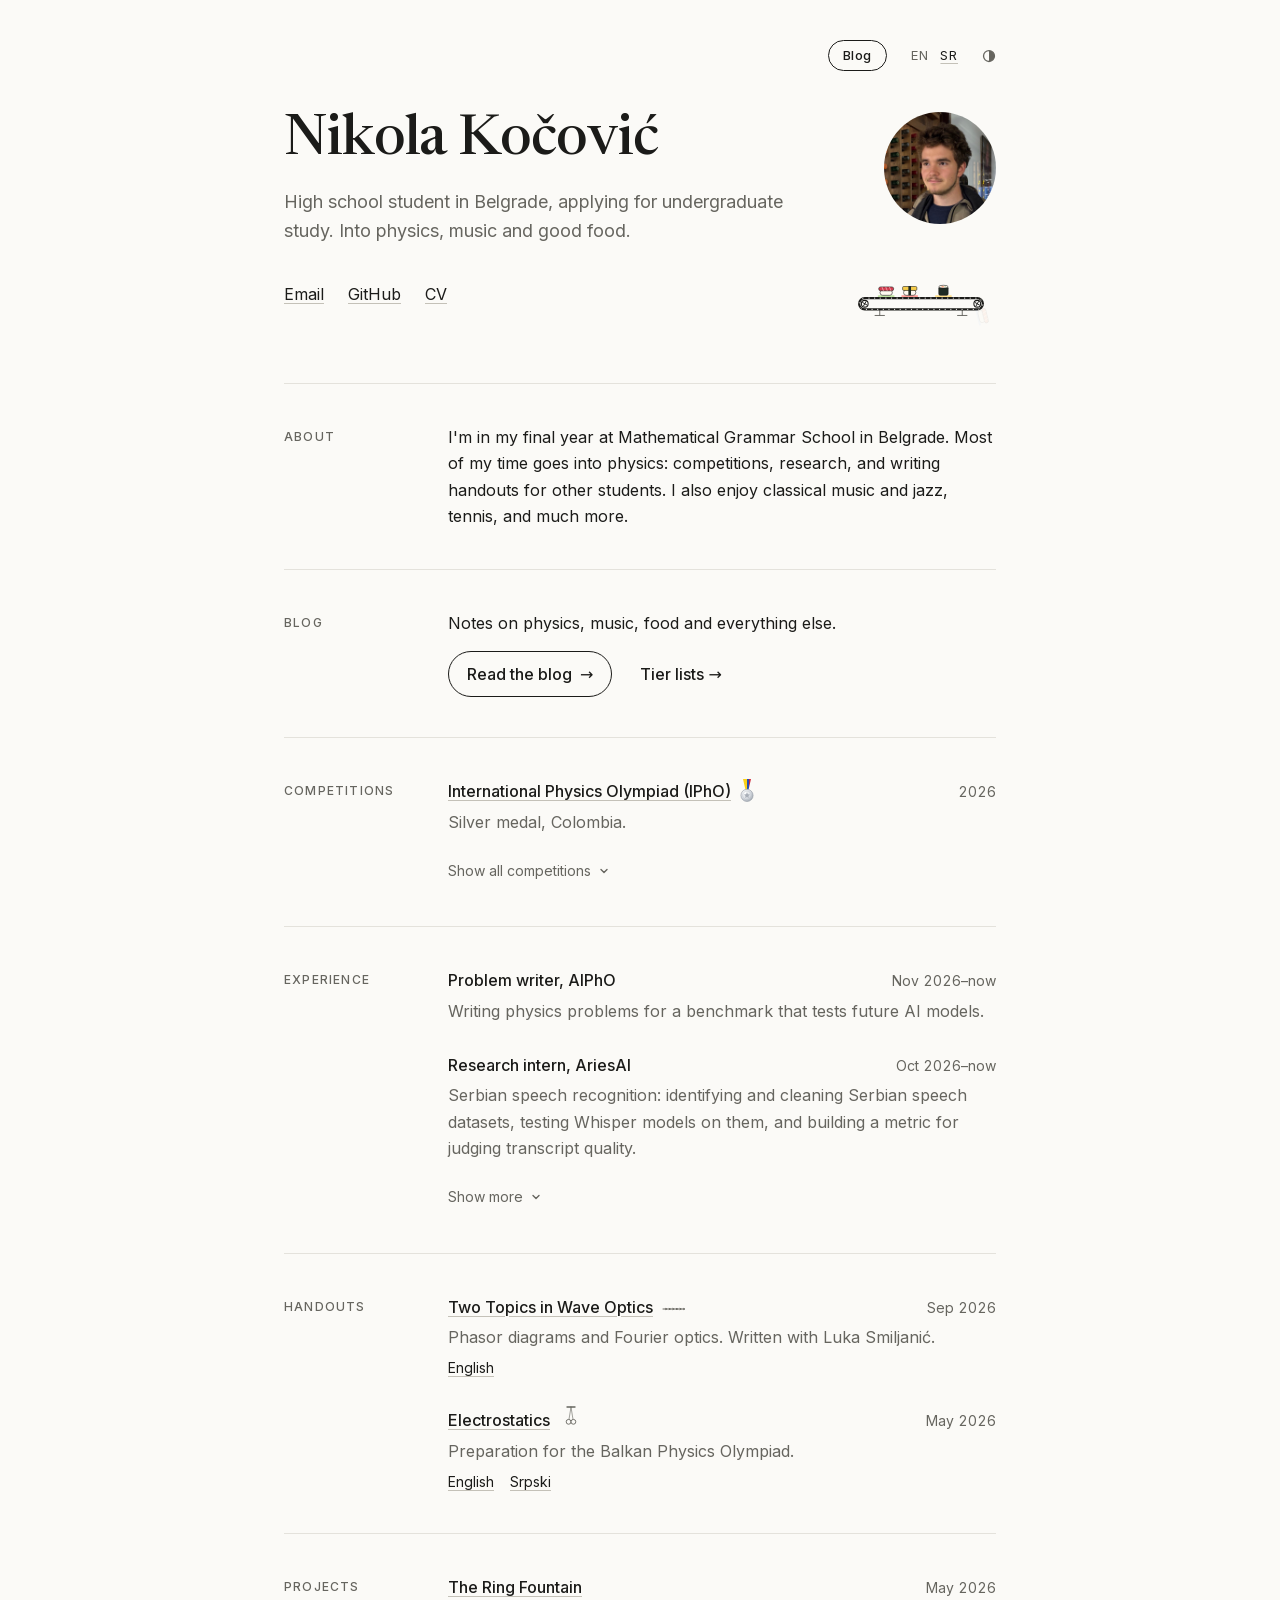
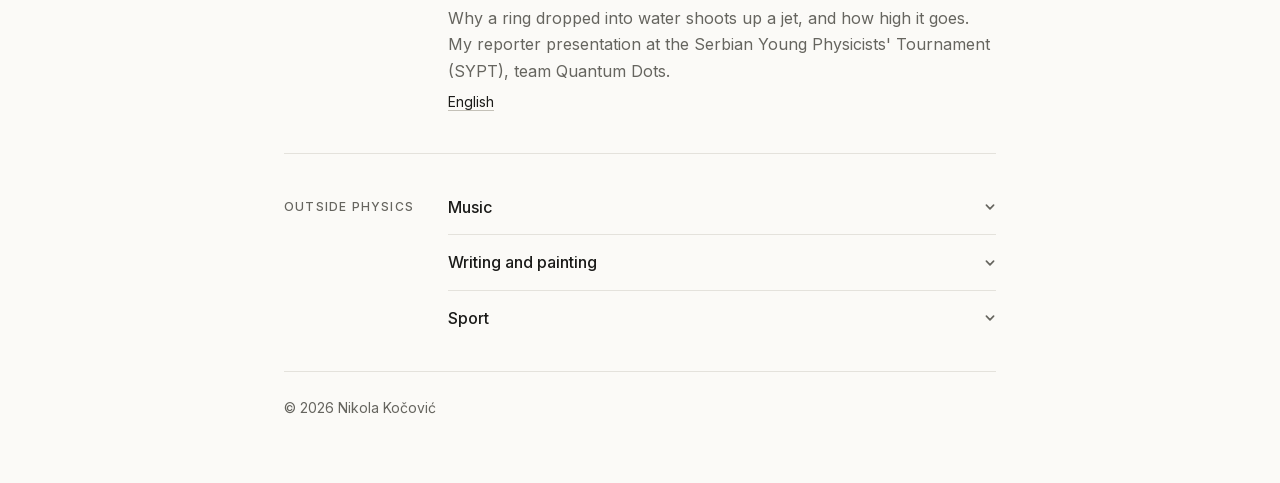
==== commit 24bfc713: "Name easter egg: a message instead of the equations Co-Authored-By: Claude Opus 5.5 <noreply@anthrop" ====
--- a/index.html
+++ b/index.html
@@ -20,7 +20,7 @@
   <!-- who this site is about, for search engines -->
   <script type="application/ld+json">{"@context": "https://schema.org", "@type": "Person", "@id": "https://nkocovic.github.io/#me", "name": "Nikola Kočović", "url": "https://nkocovic.github.io/", "image": "https://nkocovic.github.io/images/nikola.jpg", "sameAs": ["https://github.com/NKocovic"], "affiliation": {"@type": "EducationalOrganization", "name": "Mathematical Grammar School", "address": {"@type": "PostalAddress", "addressLocality": "Belgrade", "addressCountry": "RS"}}, "award": "Silver medal, International Physics Olympiad 2026"}</script>
   <link rel="icon" href="favicon.svg" type="image/svg+xml">
-  <link rel="stylesheet" href="style.css?v=20261112b">
+  <link rel="stylesheet" href="style.css?v=20261112c">
   <script>
     // the theme picked with the light/dark switch, if any, before the first paint
     try { var t = localStorage.getItem('theme'); if (t) document.documentElement.dataset.theme = t; } catch (err) {}
@@ -37,8 +37,8 @@
       if (e.viewTransition) e.viewTransition.ready.catch(function () {});
     });
   </script>
-  <script src="site.js?v=20261112b" defer></script>
-  <script src="sushi.js?v=20261112b" defer></script>
+  <script src="site.js?v=20261112c" defer></script>
+  <script src="sushi.js?v=20261112c" defer></script>
 </head>
 <body>
   <!-- English version. The Serbian one is sr/index.html: keep the two in step when you edit either. -->
--- a/style.css
+++ b/style.css
@@ -1050,376 +1050,37 @@
   100% { transform: none; }
 }
 
-/* easter egg: with every letter fed, the name becomes the Euler–Lagrange equation */
-.site-name.is-leaving .ch,
-.site-name.is-leaving .eq-bit {
-  animation: drift-away 0.6s var(--ease-in-out) both;
+/* easter egg: with every letter fed, a little wave runs through the name (sushi.js)... */
+.site-name .ch.is-cheering {
+  animation: cheer 0.7s var(--ease-out) both;
   animation-delay: calc(var(--i, 0) * 35ms);
 }
 
-@keyframes drift-away {
-  to { opacity: 0; transform: translateY(-14px) rotate(-8deg) scale(0.9); filter: blur(3px); }
-}
-
-.site-name.is-back .ch {
-  animation: rise 0.7s var(--ease-out) both;
-  animation-delay: calc(var(--i, 0) * 40ms);
-}
-
-.site-name.is-equation {
-  position: relative;
+@keyframes cheer {
+  0% { transform: none; color: var(--accent); }
+  35% { transform: translateY(-7px); color: var(--accent); }
+  100% { transform: none; }
+}
+
+/* ...and the message slides open under it */
+.intro > .egg-note {
+  margin: 0 0 14px;
+  overflow: hidden;
+  font-size: 0.9375rem;
+  color: var(--accent);
   cursor: pointer;
-}
-
-.site-name.is-orbiting .ch {
-  transition: none;
-  will-change: transform, opacity;
-}
-
-/* the moment the letters collapse: a soft burst of light */
-.eq-flash {
-  position: absolute;
-  left: 50%;
-  top: 50%;
-  width: 1.4em;
-  height: 1.4em;
-  margin: -0.7em 0 0 -0.7em;
-  border-radius: 50%;
-  background: radial-gradient(circle, var(--accent) 0%, transparent 65%);
-  pointer-events: none;
-  animation: eq-flash 0.9s var(--ease-out) both;
-}
-
-@keyframes eq-flash {
-  0% { transform: scale(0.1); opacity: 1; }
-  100% { transform: scale(3.2); opacity: 0; }
-}
-
-/* Hamilton's equations: q̇ = {q, ℋ}, ṗ = {p, ℋ}, beside a phase portrait */
-.eq {
-  display: inline-flex;
-  align-items: center;
-  gap: 0.4em;
-  white-space: nowrap;
-}
-
-.eq-lines {
-  display: inline-flex;
-  flex-direction: column;
-  gap: 0.02em;
-  font-size: 0.6em;
-  line-height: 1.15;
-}
-
-.eq-line {
-  display: inline-flex;
-  align-items: baseline;
-}
-
-.eq-bit {
-  display: inline-block;
-  animation: write-in 0.9s var(--ease-out) both;
-  animation-delay: calc(60ms + var(--i, 0) * 55ms);
-}
-
-@keyframes write-in {
-  from { opacity: 0; transform: translateY(6px); }
-}
-
-.eq-var {
-  font-style: italic;
-}
-
-.eq-op {
-  margin: 0 0.28em;
-  color: var(--muted);
-}
-
-.eq-brace {
-  color: var(--muted);
-  font-weight: 400;
-}
-
-.eq-comma {
-  margin-right: 0.22em;
-  color: var(--muted);
-}
-
-.eq-ham {
-  font-style: italic;
-  color: var(--accent);
-}
-
-.eq-phase svg {
-  display: block;
-  width: 1.7em;
-  height: auto;
-  overflow: visible;
-}
-
-.ph-axis {
-  fill: none;
-  stroke: var(--underline);
-  stroke-width: 0.8;
-  stroke-linecap: round;
-}
-
-.ph-label {
-  font: italic 7px var(--serif);
-  fill: var(--muted);
-}
-
-/* the orbit draws itself, then the point (with a fading tail) starts moving along it */
-.ph-orbit {
-  fill: none;
-  stroke: var(--muted);
-  stroke-width: 1;
-  stroke-dasharray: 100;
-  stroke-dashoffset: 100;
-  animation: ph-draw 1.1s var(--ease-in-out) 1.7s forwards;
-}
-
-@keyframes ph-draw {
-  to { stroke-dashoffset: 0; }
-}
-
-.ph-dot {
-  fill: var(--accent);
+  transition: height 0.6s var(--ease-in-out), opacity 0.4s ease;
+  animation: note-in 0.7s var(--ease-out) both 0.25s;
+}
+
+.intro > .egg-note.is-leaving {
   opacity: 0;
-  animation: ph-show 0.4s ease forwards;
-  animation-delay: var(--d);
-}
-
-@keyframes ph-show {
-  to { opacity: var(--o, 1); }
-}
-
-/* initials easter egg: N becomes the Boltzmann law, K becomes curvature (sushi.js) */
-.egg-layer {
-  position: fixed;
-  inset: 0;
-  z-index: 60;
-  pointer-events: none;
-}
-
-.egg-ch {
-  position: absolute;
-  display: block;
-  text-align: center;
-  white-space: pre;
-  transform-origin: 50% 50%;
-  will-change: transform, opacity;
-}
-
-/* N and K: on top of the letters they swallow, in the accent colour */
-.egg-ch.is-initial {
-  z-index: 1;
-  color: var(--accent) !important;
-}
-
-/* N's copy lands exactly on the real N, so it just fades rather than blurring */
-.egg-ch.is-gone.is-same {
-  filter: none;
-  transition: opacity 0.35s ease;
-}
-
-/* the real N appears only as its flying copy touches down */
-.site-name .eq-init-n {
-  opacity: 0;
-  transition: opacity 0.35s ease;
-}
-
-.site-name.n-landed .eq-init-n {
-  opacity: 1;
-}
-
-.egg-ch.is-gone {
-  transition: opacity 0.45s ease;
-  opacity: 0 !important;
-}
-
-.site-name.is-pending .eq-bit,
-.site-name.is-pending .eq-init {
-  opacity: 0;
-  animation: none;
-}
-
-.eq-grid {
-  display: inline-grid;
-  grid-template-columns: auto auto;
-  align-items: center;
-  column-gap: 0.5em;
-  row-gap: 0.1em;
-  font-size: 0.6em;
-  line-height: 1.2;
-  white-space: nowrap;
-}
-
-.eq-formula {
-  display: inline-flex;
-  align-items: center;
-}
-
-.eq-init {
-  display: inline-block;
-  font-style: italic;
-  color: var(--accent);
-}
-
-.site-name:not(.is-pending) .eq-init-k {
-  animation: init-in 0.7s var(--ease-out) both;
-}
-
-@keyframes init-in {
-  from { opacity: 0; }
-}
-
-.eq-sub {
-  font-size: 0.55em;
-  vertical-align: -0.3em;
-  font-style: normal;
-}
-
-.eq-e {
-  margin-left: 0.1em;
-}
-
-.eq-sup {
-  align-self: flex-start;
-  margin-top: -0.1em;
-  font-size: 0.52em;
-  font-style: italic;
-}
-
-.eq-sup .eq-sub {
-  font-size: 0.75em;
-}
-
-.eq-frac {
-  display: inline-flex;
-  flex-direction: column;
-  align-items: center;
-  font-size: 0.62em;
-  line-height: 1.15;
-  font-style: italic;
-}
-
-.eq-num {
-  padding: 0 0.2em 0.06em;
-  border-bottom: 0.07em solid currentColor;
-}
-
-.eq-den {
-  padding-top: 0.06em;
-}
-
-.eq-frac-k {
-  font-size: 0.6em;
-  line-height: 1.3;
-}
-
-.eq-frac-k .eq-num {
-  padding-bottom: 0.1em;
-}
-
-.eq-frac-k .eq-den {
-  padding: 0.12em 0.1em 0;
-}
-
-.eq-frac-k .eq-num,
-.eq-frac-k .eq-den {
-  font-style: italic;
-}
-
-.eq-pow {
-  margin-left: 0.04em;
-  font-size: 0.62em;
-  font-style: normal;
-  vertical-align: 0.6em;
-  line-height: 0;
-}
-
-.eq-pow:last-child {
-  margin-left: 0.1em;
-}
-
-.eq-graph svg {
-  display: block;
-  width: 2.3em;
-  height: auto;
-  overflow: visible;
-}
-
-.g-curve {
-  fill: none;
-  stroke: var(--muted);
-  stroke-width: 1.1;
-  stroke-linecap: round;
-  stroke-linejoin: round;
-  stroke-dasharray: 100;
-  stroke-dashoffset: 100;
-  animation: ph-draw 1.2s var(--ease-in-out) 0.6s forwards;
-}
-
-.g-fill {
-  fill: var(--accent);
-  opacity: 0;
-  animation: g-fill 0.9s ease 1.6s forwards;
-}
-
-@keyframes g-fill {
-  to { opacity: 0.12; }
-}
-
-.osc {
-  fill: none;
-  stroke: var(--accent);
-  stroke-width: 0.8;
-}
-
-.osc-r {
-  stroke: var(--accent);
-  stroke-width: 0.6;
-  stroke-dasharray: 1.5 1.5;
-}
-
-.osc-p {
-  fill: var(--accent);
-}
-
-/* going back: everything but N and kappa fades out quietly */
-.site-name.is-clearing .eq-bit {
-  animation: none;
-  opacity: 0;
-  transform: translateY(4px);
-  transition: opacity 0.3s ease, transform 0.3s ease;
-}
-
-.intro > .egg-note.is-clearing {
-  animation: none;
-  opacity: 0;
-  transition: opacity 0.3s ease;
-}
-
-/* the real letters wait, invisible, while their copies flow into place */
-.site-name.is-restoring .ch {
-  opacity: 0;
-}
-
-.egg-ch.is-initial.is-cooling {
-  color: var(--text) !important;
-  transition: color 0.45s ease;
-}
-
-.intro > .egg-note {
-  margin: 0 0 18px;
-  font-size: 0.875rem;
-  color: var(--accent);
-  animation: write-in 0.8s var(--ease-out) both 1s;
-}
-
-.intro > .egg-note.is-leaving {
-  animation: drift-away 0.4s var(--ease-in-out) both;
+  margin-bottom: 0;
+  transition: height 0.5s var(--ease-in-out), opacity 0.25s ease, margin-bottom 0.5s var(--ease-in-out);
+}
+
+@keyframes note-in {
+  from { opacity: 0; transform: translateY(-4px); }
 }
 
 /* ---------- Small easter eggs (site.js) ---------- */
@@ -1860,7 +1521,7 @@
   background: var(--code-bg);
 }
 
-/* Desktop header: two columns. Name, intro line, links (and the equation caption) on the left;
+/* Desktop header: two columns. Name, intro line, links (and the easter-egg message) on the left;
    on the right the portrait level with the name, and the sushi belt level with the links. */
 @media (min-width: 641px) {
   .intro {
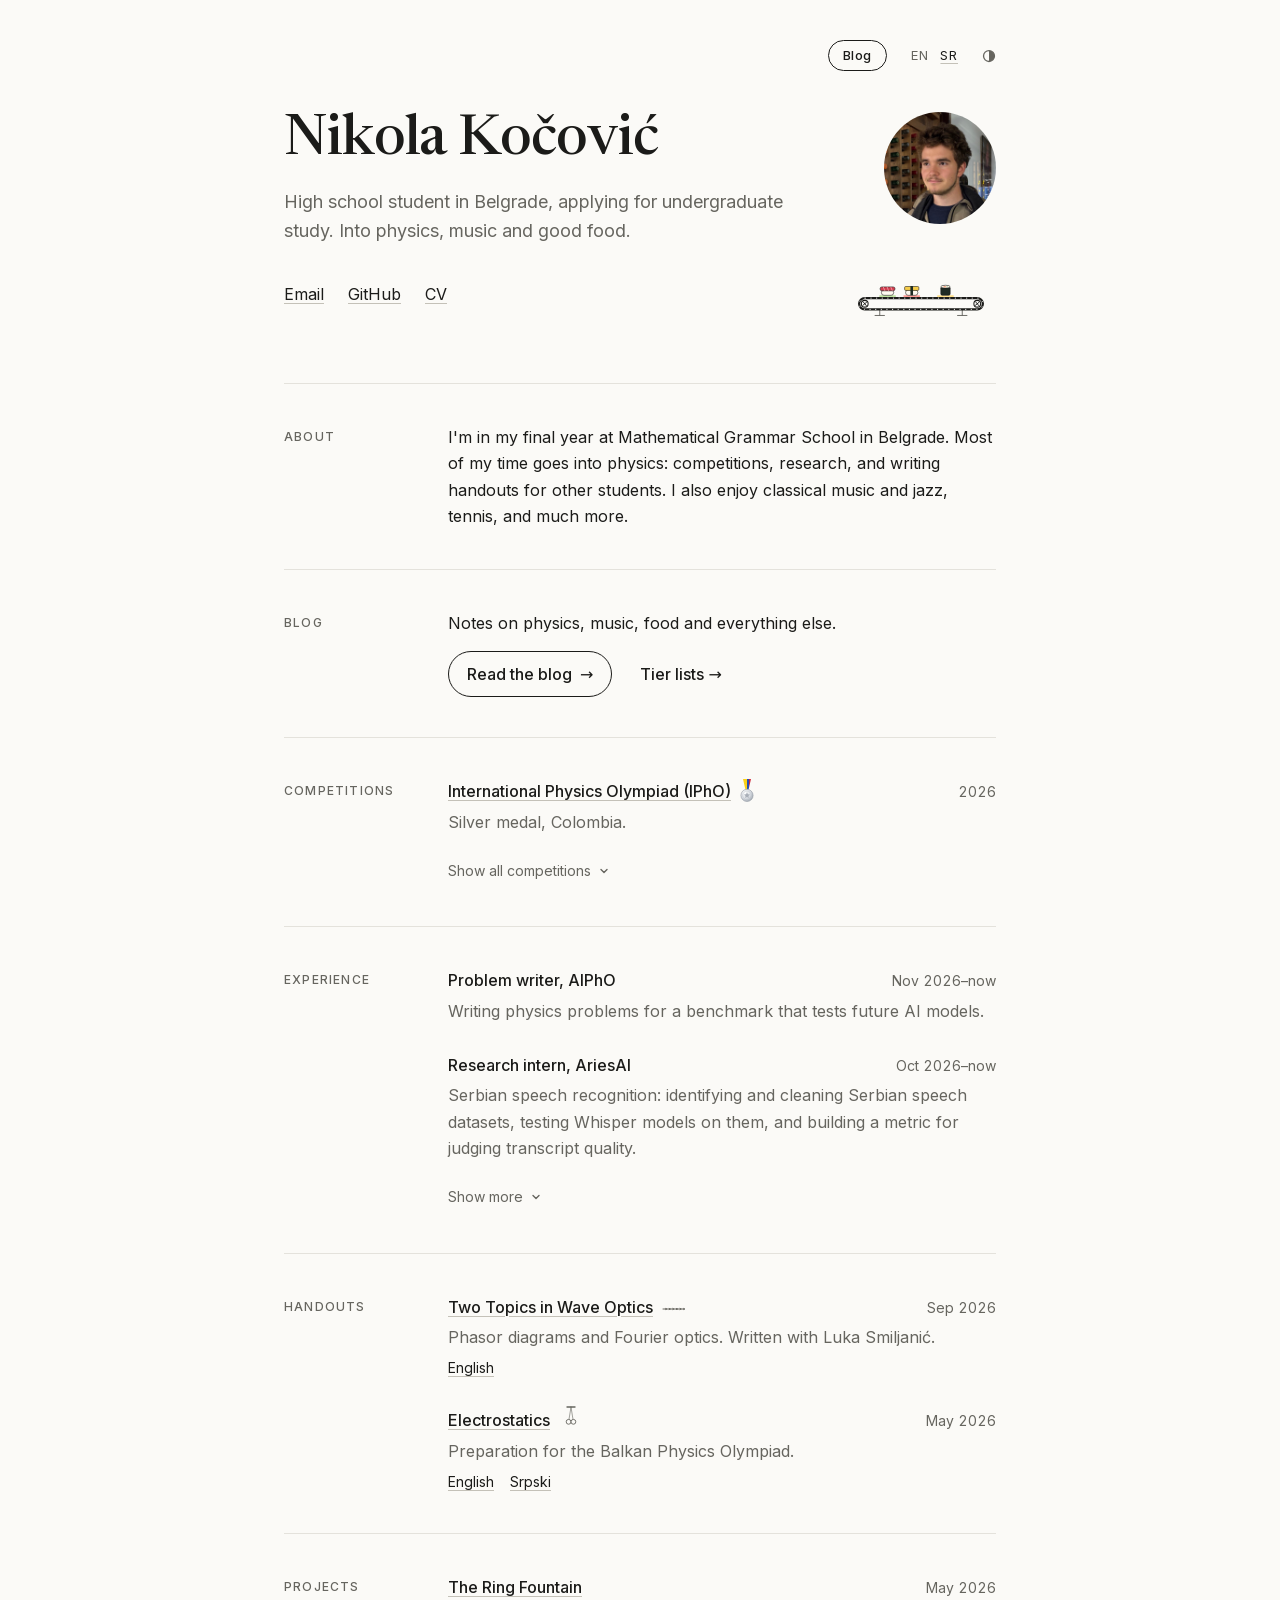
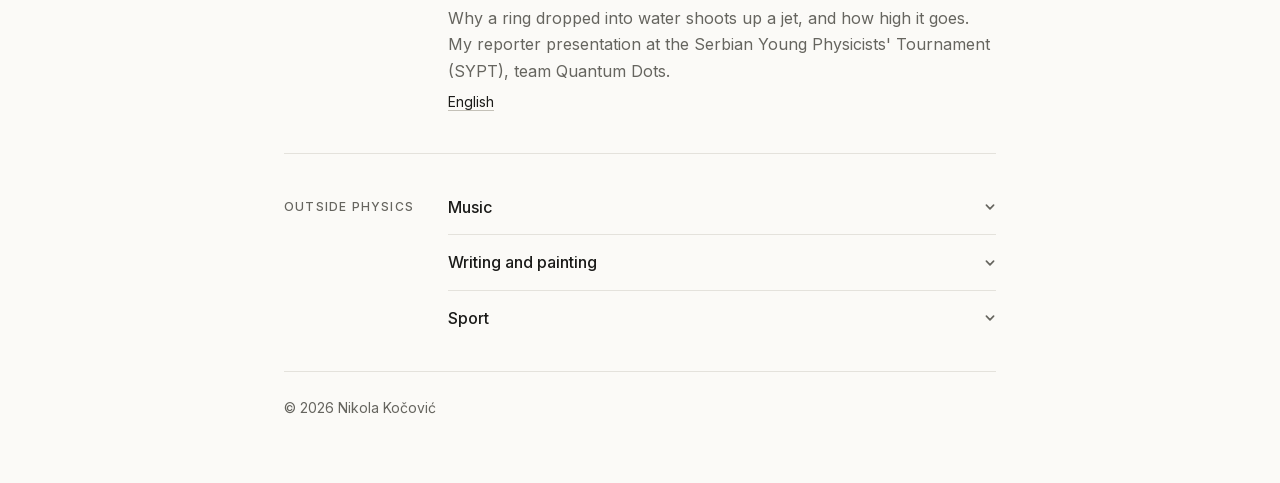
==== commit e5d7c801: "Blog: tier lists rebuilt in the home page's style; empty Posts section hidden Co-Authored-By: Claude" ====
--- a/index.html
+++ b/index.html
@@ -20,7 +20,7 @@
   <!-- who this site is about, for search engines -->
   <script type="application/ld+json">{"@context": "https://schema.org", "@type": "Person", "@id": "https://nkocovic.github.io/#me", "name": "Nikola Kočović", "url": "https://nkocovic.github.io/", "image": "https://nkocovic.github.io/images/nikola.jpg", "sameAs": ["https://github.com/NKocovic"], "affiliation": {"@type": "EducationalOrganization", "name": "Mathematical Grammar School", "address": {"@type": "PostalAddress", "addressLocality": "Belgrade", "addressCountry": "RS"}}, "award": "Silver medal, International Physics Olympiad 2026"}</script>
   <link rel="icon" href="favicon.svg" type="image/svg+xml">
-  <link rel="stylesheet" href="style.css?v=20261112c">
+  <link rel="stylesheet" href="style.css?v=20261112d">
   <script>
     // the theme picked with the light/dark switch, if any, before the first paint
     try { var t = localStorage.getItem('theme'); if (t) document.documentElement.dataset.theme = t; } catch (err) {}
@@ -37,8 +37,8 @@
       if (e.viewTransition) e.viewTransition.ready.catch(function () {});
     });
   </script>
-  <script src="site.js?v=20261112c" defer></script>
-  <script src="sushi.js?v=20261112c" defer></script>
+  <script src="site.js?v=20261112d" defer></script>
+  <script src="sushi.js?v=20261112d" defer></script>
 </head>
 <body>
   <!-- English version. The Serbian one is sr/index.html: keep the two in step when you edit either. -->
--- a/style.css
+++ b/style.css
@@ -530,49 +530,6 @@
   padding: 4px 0;
 }
 
-/* ---------- Ranked lists (1, 2, 3...) on the blog ---------- */
-.ranked {
-  display: grid;
-  gap: 14px;
-  margin: 20px 0 0;
-  padding: 0;
-  list-style: none;
-}
-
-.rank {
-  display: grid;
-  grid-template-columns: 2.2rem 1fr;
-  align-items: baseline;
-  gap: 10px;
-  animation: rise 0.6s var(--ease-out) both;
-  animation-delay: calc(var(--i, 0) * 60ms);
-}
-
-.js section:not(.is-in) .rank {
-  animation-play-state: paused;
-}
-
-.rank-n {
-  font-family: var(--serif);
-  font-size: 1.6rem;
-  line-height: 1;
-  color: var(--accent);
-  font-variant-numeric: lining-nums;
-}
-
-.rank-body {
-  display: grid;
-  gap: 2px;
-}
-
-.rank-name {
-  font-weight: 500;
-}
-
-.rank-note {
-  color: var(--muted);
-}
-
 /* ---------- Home: blog teaser and arrow links ---------- */
 .teaser {
   margin: 0;
@@ -610,35 +567,17 @@
   transform: translateX(4px);
 }
 
-/* ---------- Tier lists (on the blog page) ---------- */
-.tierlist + .tierlist {
-  margin-top: 40px;
-  padding-top: 40px;
-  border-top: 1px solid var(--rule);
-}
-
-/* the rows slide in once the section has scrolled into view */
-.js section:not(.is-in) .tier {
-  animation-play-state: paused;
-}
-
-.tierlist-head {
-  display: flex;
-  justify-content: space-between;
-  align-items: baseline;
-  gap: 16px;
-}
-
-.tierlist h3 {
+/* ---------- Tier lists (on the blog page, built by blog.js) ----------
+   Laid out like the home page: the list's label on the left, then its places as plain entries,
+   grouped under a large serif tier letter (or rank) in the margin. */
+section[hidden] {
+  display: none;
+}
+
+.tierlist-head h3 {
   margin: 0;
-  padding: 0;
-  font-family: var(--serif);
-  font-size: 1.375rem;
+  font-size: 1rem;
   font-weight: 500;
-  letter-spacing: -0.01em;
-  line-height: 1.25;
-  text-transform: none;
-  color: var(--text);
 }
 
 .tierlist-note {
@@ -647,203 +586,91 @@
   color: var(--muted);
 }
 
-.tiers {
-  display: grid;
-  gap: 8px;
-  margin-top: 22px;
-}
-
-.tier {
+.tier-group {
   display: grid;
   grid-template-columns: 44px 1fr;
-  gap: 14px;
-  align-items: center;
-  min-height: 44px;
-  animation: rise 0.6s var(--ease-out) both;
-  animation-delay: calc(var(--i, 0) * 55ms);
-}
-
-.tier-label {
-  display: grid;
-  place-items: center;
-  width: 44px;
-  height: 44px;
-  border-radius: 8px;
-  background: var(--tier, #c9c6be);
-  color: #1b1b19;
-  font-weight: 600;
-}
-
-.tier[data-tier="S"] { --tier: #ff9b94; }
-.tier[data-tier="A"] { --tier: #ffbf86; }
-.tier[data-tier="B"] { --tier: #ffe08a; }
-.tier[data-tier="C"] { --tier: #bfe3a0; }
-.tier[data-tier="D"] { --tier: #a9cbff; }
-.tier[data-tier="E"] { --tier: #cdb8f5; }
-.tier[data-tier="F"] { --tier: #c9c6be; }
-
-.tier-items {
-  display: flex;
-  flex-wrap: wrap;
-  gap: 6px;
-  margin: 0;
-  padding: 0;
-  list-style: none;
-}
-
-.tier-item {
-  display: inline-block;
-  padding: 6px 12px;
-  border: 1px solid var(--rule);
-  border-radius: 999px;
+  align-items: start;
+  margin-top: 32px;
+}
+
+.tier-group + .tier-group {
+  padding-top: 28px;
+  border-top: 1px solid var(--rule);
+  margin-top: 28px;
+}
+
+/* ranks: one place each, so no rule between them */
+.tier-group:has(.is-rank) + .tier-group:has(.is-rank) {
+  padding-top: 0;
+  margin-top: 22px;
+  border-top: 0;
+}
+
+.tier-mark {
+  font-family: var(--serif);
+  font-size: 1.75rem;
+  font-weight: 500;
+  line-height: 1;
+  color: var(--text);
+}
+
+/* each tier a little quieter than the one above it */
+.tier-group[data-tier="A"] .tier-mark { color: color-mix(in srgb, var(--text) 82%, var(--bg)); }
+.tier-group[data-tier="B"] .tier-mark { color: color-mix(in srgb, var(--text) 64%, var(--bg)); }
+.tier-group[data-tier="C"] .tier-mark { color: color-mix(in srgb, var(--text) 48%, var(--bg)); }
+.tier-group[data-tier="D"] .tier-mark,
+.tier-group[data-tier="E"] .tier-mark,
+.tier-group[data-tier="F"] .tier-mark { color: color-mix(in srgb, var(--text) 36%, var(--bg)); }
+
+.tier-mark.is-rank {
+  font-size: 1.375rem;
+  color: var(--muted);
+}
+
+.places {
+  gap: 20px;
+  padding-top: 4px;
+}
+
+.place-map {
+  text-decoration: none;
+  transition: color 0.3s ease;
+}
+
+.place-map:hover,
+.place-map:focus-visible {
+  color: var(--text);
+}
+
+/* with a mouse, a place's map link appears when you point at it (on touch it is always there) */
+@media (hover: hover) {
+  .place-map {
+    opacity: 0;
+    transition: opacity 0.3s ease, color 0.3s ease;
+  }
+
+  .place:hover .place-map,
+  .place-map:focus-visible {
+    opacity: 1;
+  }
+}
+
+.entries .place-try {
+  color: var(--text);
   font-size: 0.9375rem;
-  line-height: 1.3;
-  text-decoration: none;
-  transition: border-color 0.2s ease, transform 0.35s var(--ease-out), color 0.2s ease;
-}
-
-a.tier-item:hover,
-a.tier-item:focus-visible {
-  border-color: currentColor;
-  transform: translateY(-1px);
-}
-
-/* a place's bubble: my take, then what to order ("Try"), shown on hover, focus or tap */
-.tier-item.has-tip {
-  position: relative;
-  cursor: help;
-  outline: none;
-}
-
-a.tier-item.has-tip {
-  cursor: pointer;
-}
-
-/* a small dot marks places with a dish recommendation */
-.tier-item.has-try::before {
-  content: "";
-  display: inline-block;
-  width: 5px;
-  height: 5px;
-  margin: 0 7px 2px -2px;
-  border-radius: 50%;
-  background: var(--accent);
-  vertical-align: middle;
-}
-
-.tier-item .tip {
-  display: grid;
-  gap: 6px;
-  position: absolute;
-  left: 0;
-  bottom: calc(100% + 10px);
-  z-index: 5;
-  width: max-content;
-  max-width: min(260px, 72vw);
-  padding: 8px 12px;
-  border-radius: 10px;
-  background: var(--text);
-  color: var(--bg);
-  font-size: 0.8125rem;
-  line-height: 1.45;
-  text-align: left;
-  white-space: normal;
-  pointer-events: none;
-  cursor: default;
-  opacity: 0;
-  transform: translateY(4px) scale(0.98);
-  transform-origin: bottom left;
-  transition: opacity 0.2s ease, transform 0.3s var(--ease-out);
-}
-
-.tier-item.tip-right .tip {
-  left: auto;
-  right: 0;
-  transform-origin: bottom right;
-}
-
-/* the "Try" line: what to order, set apart from the note */
-.tip-note + .tip-try {
-  padding-top: 6px;
-  border-top: 1px solid color-mix(in srgb, var(--bg) 25%, transparent);
-}
-
-.tip-try b {
-  margin-right: 4px;
+}
+
+.place-try-label {
+  margin-right: 8px;
   font-size: 0.6875rem;
-  font-weight: 600;
-  letter-spacing: 0.08em;
+  font-weight: 500;
+  letter-spacing: 0.1em;
   text-transform: uppercase;
-  color: color-mix(in srgb, var(--accent) 55%, var(--bg));
-}
-
-.tier-item.has-tip:hover,
-.tier-item.has-tip:focus-visible,
-.tier-item.has-tip:focus {
-  border-color: currentColor;
-}
-
-.tier-item.has-tip:hover .tip,
-.tier-item.has-tip:focus .tip,
-.tier-item.has-tip:focus-within .tip {
-  opacity: 1;
-  transform: none;
-  pointer-events: auto;
-}
-
-/* bridges the gap between a place and its bubble, so the pointer can reach the map link */
-.tier-item .tip::after {
-  content: "";
-  position: absolute;
-  left: 0;
-  right: 0;
-  top: 100%;
-  height: 12px;
-}
-
-.tip-map,
-.rank-map {
-  font-size: 0.75rem;
-  letter-spacing: 0.04em;
-  white-space: nowrap;
-}
-
-.tip-map {
-  justify-self: start;
-  color: inherit;
-  opacity: 0.7;
-  text-decoration-color: currentColor;
-  transition: opacity 0.2s ease;
-}
-
-.tip-map:hover,
-.tip-map:focus-visible {
-  opacity: 1;
-}
-
-.rank-map {
-  margin-left: 10px;
-  font-weight: 400;
-  color: var(--muted);
-}
-
-/* what the dot on a place means: the end of the note line */
-.tier-legend {
-  white-space: nowrap;
-}
-
-.tier-legend::before {
-  content: "";
-  display: inline-block;
-  width: 5px;
-  height: 5px;
-  margin: 0 6px 2px 0;
-  border-radius: 50%;
-  background: var(--accent);
-  vertical-align: middle;
-}
-.tier-empty {
-  color: var(--underline);
+  color: var(--muted);
+}
+
+.place-empty {
+  color: var(--muted);
 }
 
 /* ---------- Sushi conveyor (home page header, side view) ----------
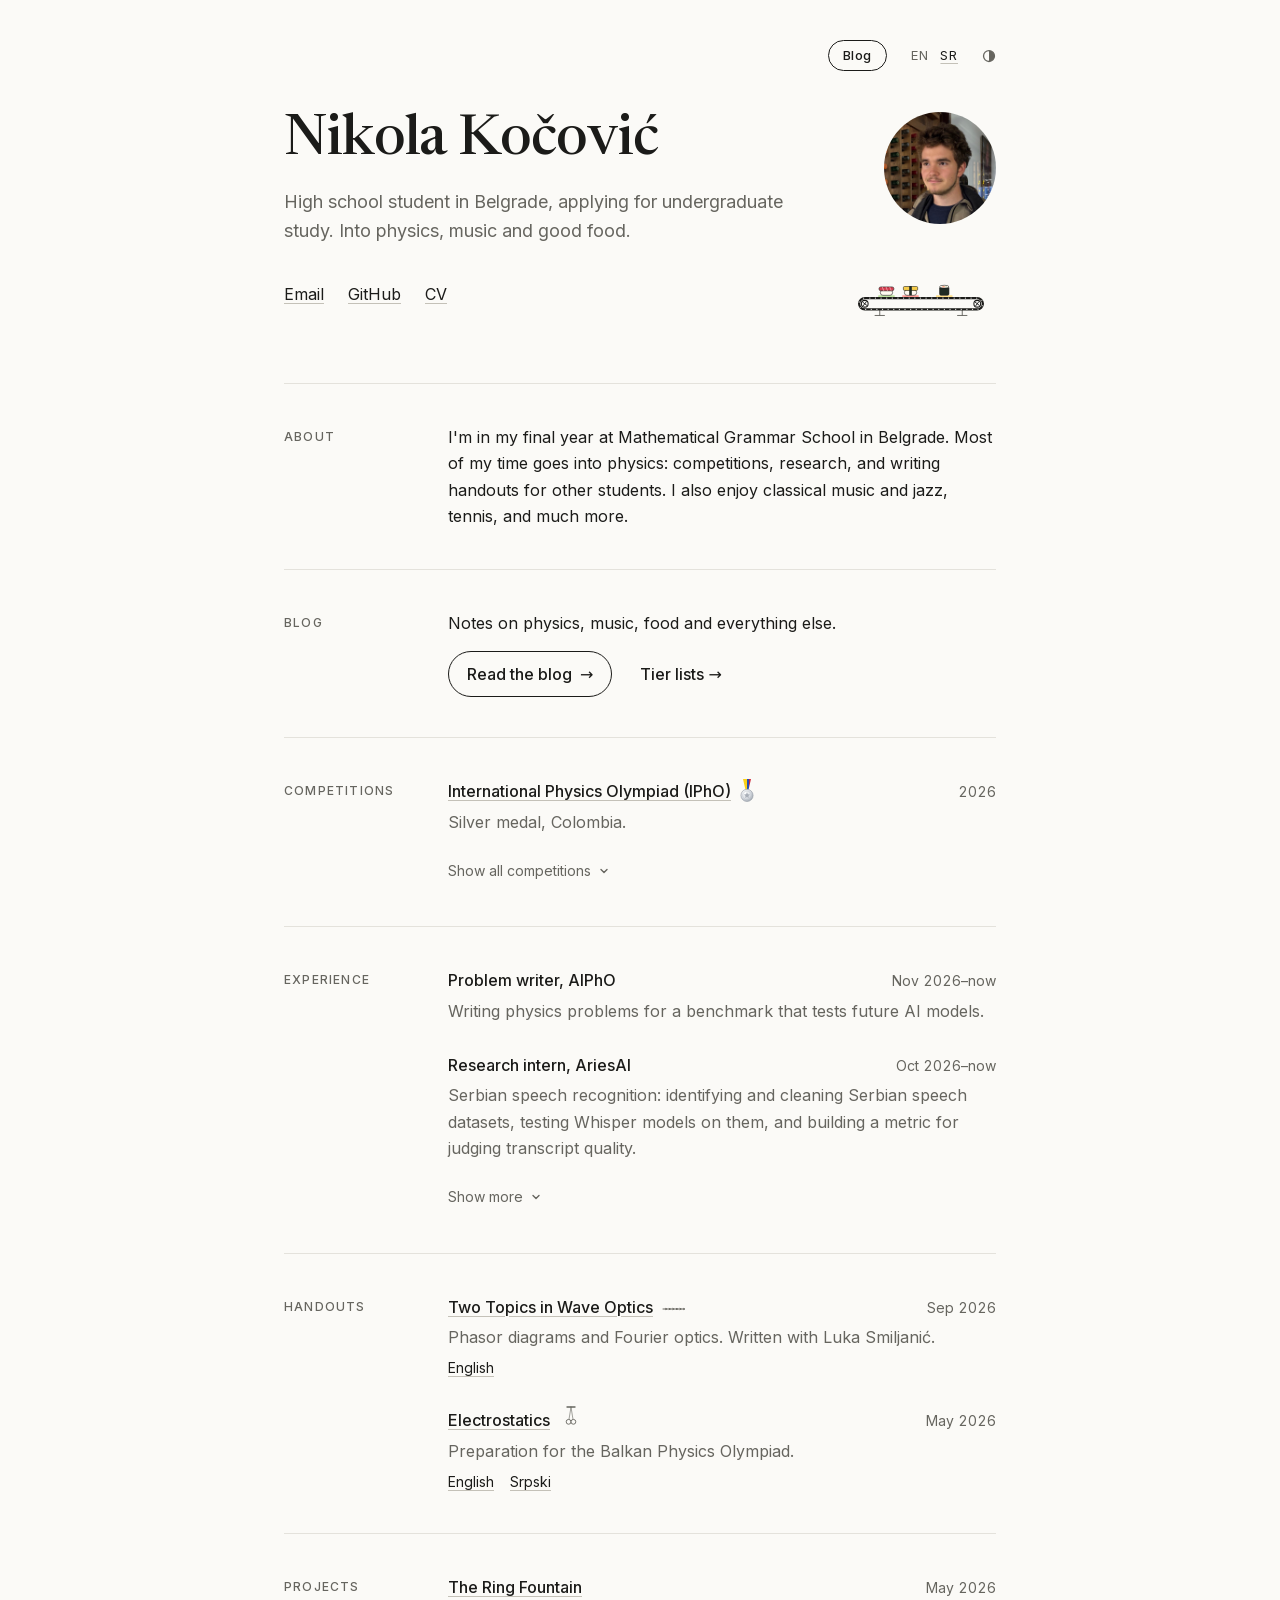
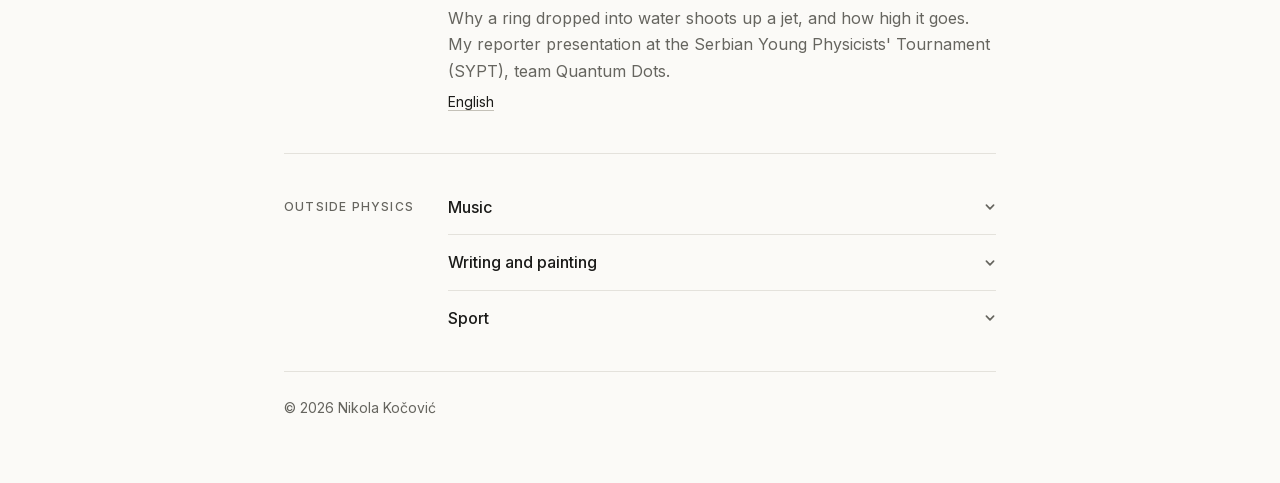
==== commit d7ac7e61: "Competitions: International Olympiad of Knowledge, Antalya 2026 Co-Authored-By: Claude Opus 5.5 <nor" ====
--- a/index.html
+++ b/index.html
@@ -201,6 +201,13 @@
                 </div>
                 <p>4th place of 1000+ teams.</p>
               </li>
+              <li>
+                <div class="entry-head">
+                  <span class="entry-title">International Olympiad of Knowledge</span>
+                  <span class="meta">2026</span>
+                </div>
+                <p>Gold medals in English and Physics, and best singing performance. Antalya.</p>
+              </li>
             </ul>
           </div>
         </div>
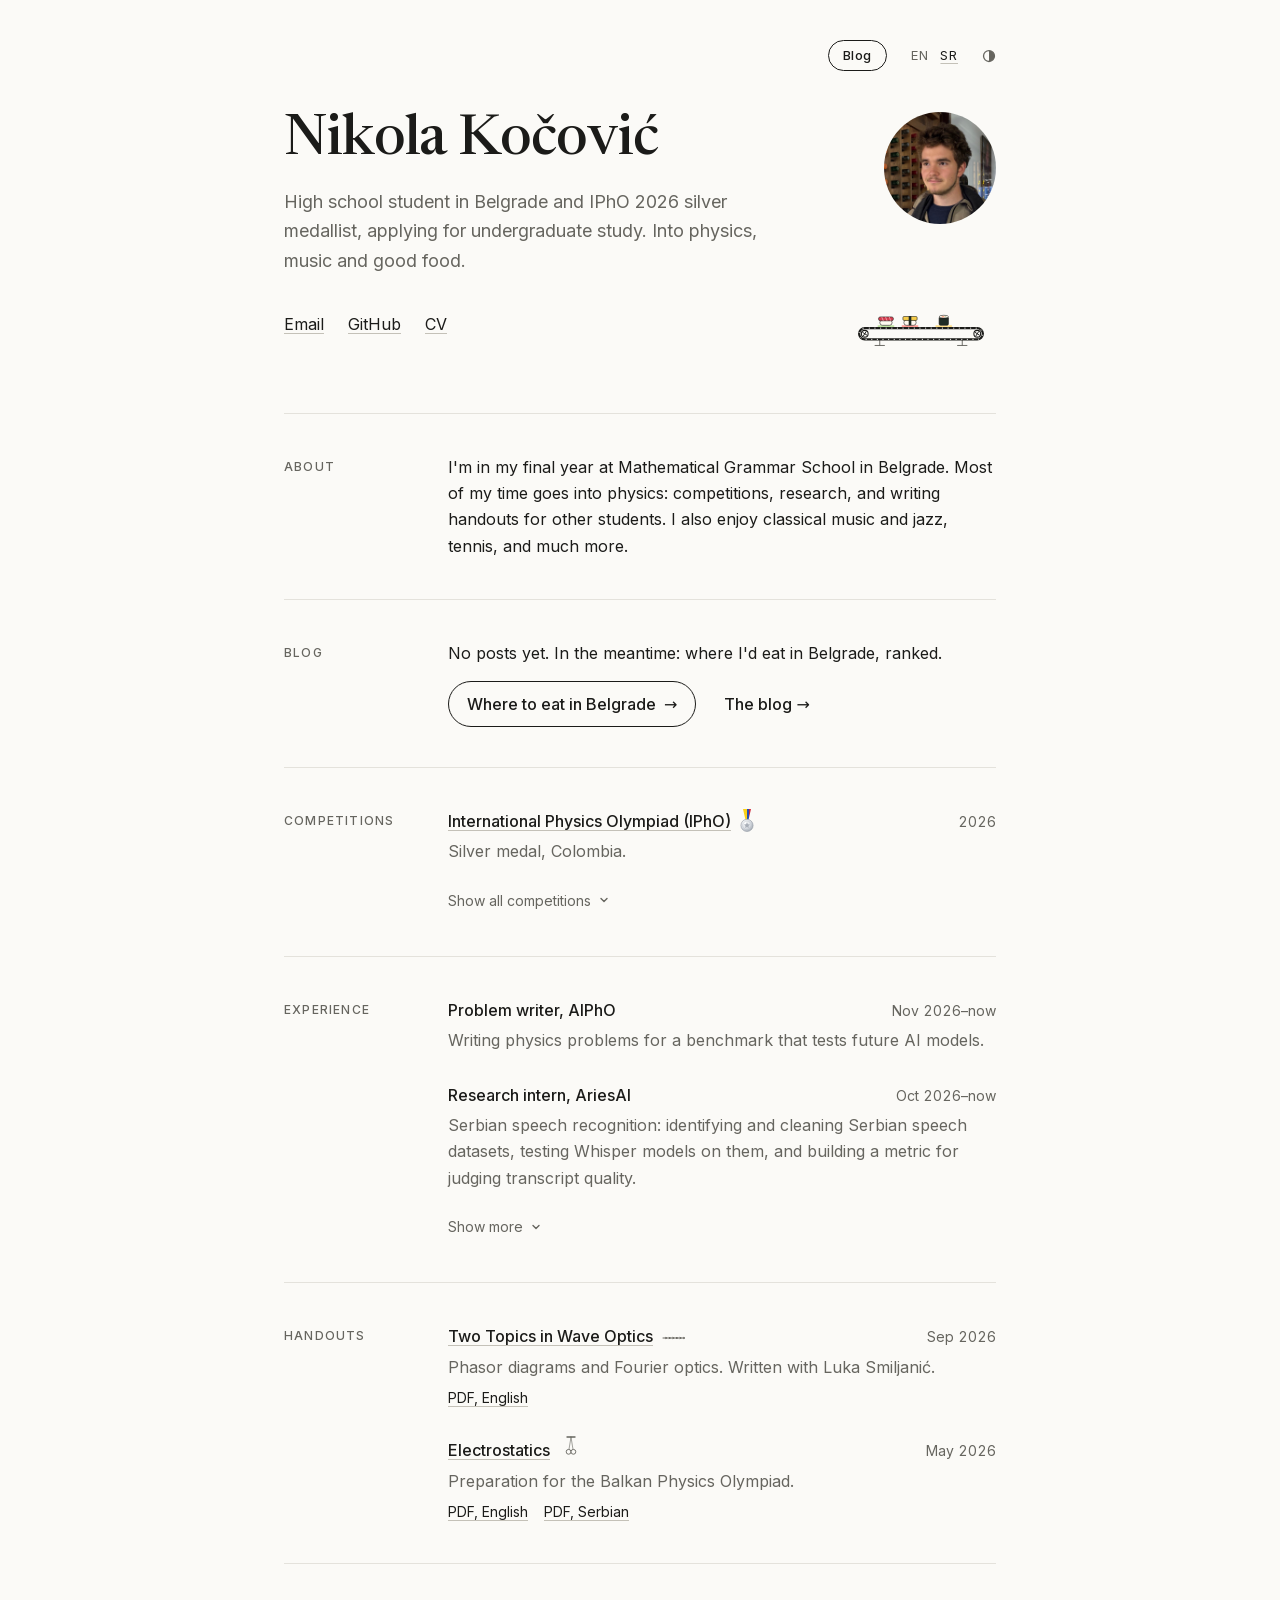
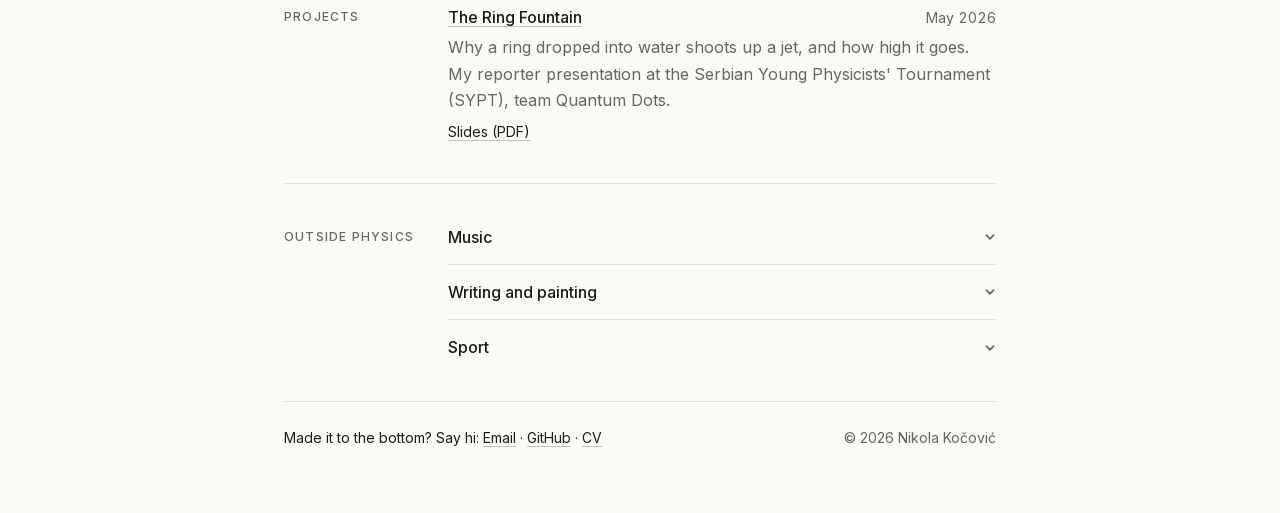
==== commit 2773a11d: "Visitor pass: IPhO in the intro, food lists as the blog's lead, clearer PDF links, a footer to get i" ====
--- a/index.html
+++ b/index.html
@@ -20,7 +20,7 @@
   <!-- who this site is about, for search engines -->
   <script type="application/ld+json">{"@context": "https://schema.org", "@type": "Person", "@id": "https://nkocovic.github.io/#me", "name": "Nikola Kočović", "url": "https://nkocovic.github.io/", "image": "https://nkocovic.github.io/images/nikola.jpg", "sameAs": ["https://github.com/NKocovic"], "affiliation": {"@type": "EducationalOrganization", "name": "Mathematical Grammar School", "address": {"@type": "PostalAddress", "addressLocality": "Belgrade", "addressCountry": "RS"}}, "award": "Silver medal, International Physics Olympiad 2026"}</script>
   <link rel="icon" href="favicon.svg" type="image/svg+xml">
-  <link rel="stylesheet" href="style.css?v=20261112d">
+  <link rel="stylesheet" href="style.css?v=20261120">
   <script>
     // the theme picked with the light/dark switch, if any, before the first paint
     try { var t = localStorage.getItem('theme'); if (t) document.documentElement.dataset.theme = t; } catch (err) {}
@@ -30,15 +30,21 @@
     // Arriving from another page of the site: skip the header's load animation, the page fade covers it.
     addEventListener('pagereveal', function (e) {
       if (!e.viewTransition) return;
-      e.viewTransition.ready.catch(function () {}); // a skipped transition (e.g. a quick second click) is fine
+      // a skipped or aborted transition (e.g. a quick second click) is fine: keep it out of the console
+      e.viewTransition.ready.catch(function () {});
+      e.viewTransition.finished.catch(function () {});
+      e.viewTransition.updateCallbackDone.catch(function () {});
       document.documentElement.classList.add('no-intro');
     });
     addEventListener('pageswap', function (e) {
-      if (e.viewTransition) e.viewTransition.ready.catch(function () {});
+      if (!e.viewTransition) return;
+      e.viewTransition.ready.catch(function () {});
+      e.viewTransition.finished.catch(function () {});
+      e.viewTransition.updateCallbackDone.catch(function () {});
     });
   </script>
-  <script src="site.js?v=20261112d" defer></script>
-  <script src="sushi.js?v=20261112d" defer></script>
+  <script src="site.js?v=20261120" defer></script>
+  <script src="sushi.js?v=20261120" defer></script>
 </head>
 <body>
   <!-- English version. The Serbian one is sr/index.html: keep the two in step when you edit either. -->
@@ -55,7 +61,7 @@
       </nav>
       <span class="portrait"><img src="images/nikola.jpg" alt="Nikola Kočović" width="112" height="112" decoding="async"></span>
       <h1 class="site-name">Nikola Kočović</h1>
-      <p class="lede">High school student in Belgrade, applying for undergraduate study. Into physics, music and good food.</p>
+      <p class="lede">High school student in Belgrade and IPhO 2026 silver medallist, applying for undergraduate study. Into physics, music and good food.</p>
       <ul class="links">
         <li><a href="mailto:koljakocovic1@gmail.com">Email</a></li>
         <li><a href="https://github.com/NKocovic">GitHub</a></li>
@@ -120,10 +126,10 @@
       <h2>Blog</h2>
       <div>
         <ul class="entries" id="latest-posts" data-posts="blog/" data-link="blog/" hidden></ul>
-        <p class="teaser" id="blog-teaser">Notes on physics, music, food and everything else.</p>
+        <p class="teaser" id="blog-teaser">No posts yet. In the meantime: where I'd eat in Belgrade, ranked.</p>
         <p class="cta-links">
-          <a class="btn" href="blog/">Read the blog <span class="arrow" aria-hidden="true">→</span></a>
-          <a href="blog/#tierlists">Tier lists <span class="arrow" aria-hidden="true">→</span></a>
+          <a class="btn" href="blog/#tierlists">Where to eat in Belgrade <span class="arrow" aria-hidden="true">→</span></a>
+          <a href="blog/">The blog <span class="arrow" aria-hidden="true">→</span></a>
         </p>
       </div>
     </section>
@@ -287,7 +293,7 @@
             <span class="meta">Sep 2026</span>
           </div>
           <p>Phasor diagrams and Fourier optics. Written with Luka Smiljanić.</p>
-          <p class="entry-links"><a href="handouts/W1-wave-optics.pdf">English</a></p>
+          <p class="entry-links"><a href="handouts/W1-wave-optics.pdf">PDF, English</a></p>
         </li>
         <li>
           <div class="entry-head">
@@ -300,7 +306,7 @@
             <span class="meta">May 2026</span>
           </div>
           <p>Preparation for the Balkan Physics Olympiad.</p>
-          <p class="entry-links"><a href="handouts/E1-electrostatics-en.pdf">English</a><a href="handouts/E1-elektrostatika-sr.pdf" hreflang="sr">Srpski</a></p>
+          <p class="entry-links"><a href="handouts/E1-electrostatics-en.pdf">PDF, English</a><a href="handouts/E1-elektrostatika-sr.pdf" hreflang="sr">PDF, Serbian</a></p>
         </li>
       </ul>
     </section>
@@ -315,7 +321,7 @@
             <span class="meta">May 2026</span>
           </div>
           <p>Why a ring dropped into water shoots up a jet, and how high it goes. My reporter presentation at the Serbian Young Physicists&#39; Tournament (SYPT), team Quantum Dots.</p>
-          <p class="entry-links"><a href="projects/ring-fountain-sypt-2026.pdf">English</a></p>
+          <p class="entry-links"><a href="projects/ring-fountain-sypt-2026.pdf">Slides (PDF)</a></p>
         </li>
       </ul>
     </section>
@@ -361,6 +367,7 @@
     </section>
 
     <footer class="footer">
+      <p class="footer-hello">Made it to the bottom? Say hi: <a href="mailto:koljakocovic1@gmail.com">Email</a> · <a href="https://github.com/NKocovic">GitHub</a> · <a href="cv.pdf">CV</a></p>
       <span>&copy; 2026 Nikola Kočović</span>
     </footer>
 
--- a/style.css
+++ b/style.css
@@ -1231,10 +1231,21 @@
 
 /* ---------- Footer ---------- */
 .footer {
+  display: flex;
+  flex-wrap: wrap;
+  justify-content: space-between;
+  align-items: baseline;
+  gap: 8px 24px;
   border-top: 1px solid var(--rule);
   padding-top: 24px;
   font-size: 0.875rem;
   color: var(--muted);
+}
+
+/* the home page signs off with a way to get in touch */
+.footer-hello {
+  margin: 0;
+  color: var(--text);
 }
 
 /* ---------- Motion ---------- */
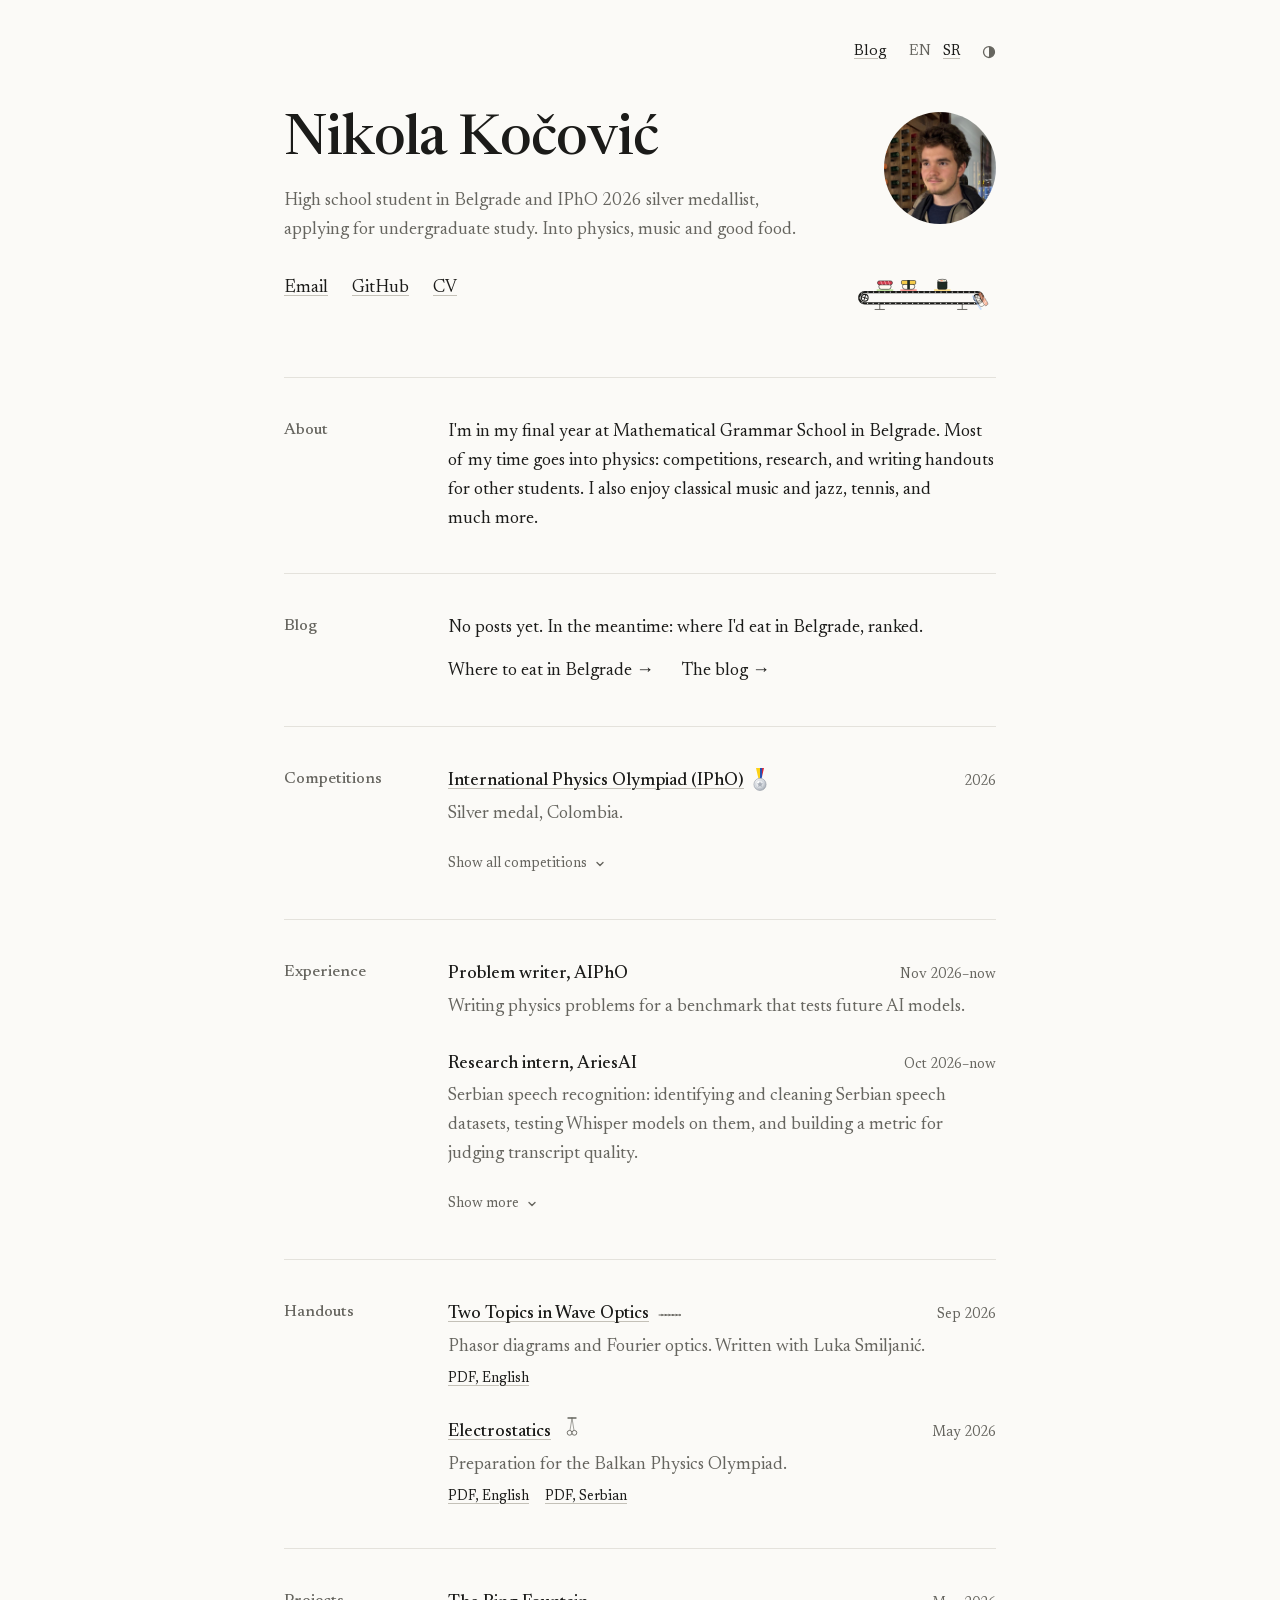
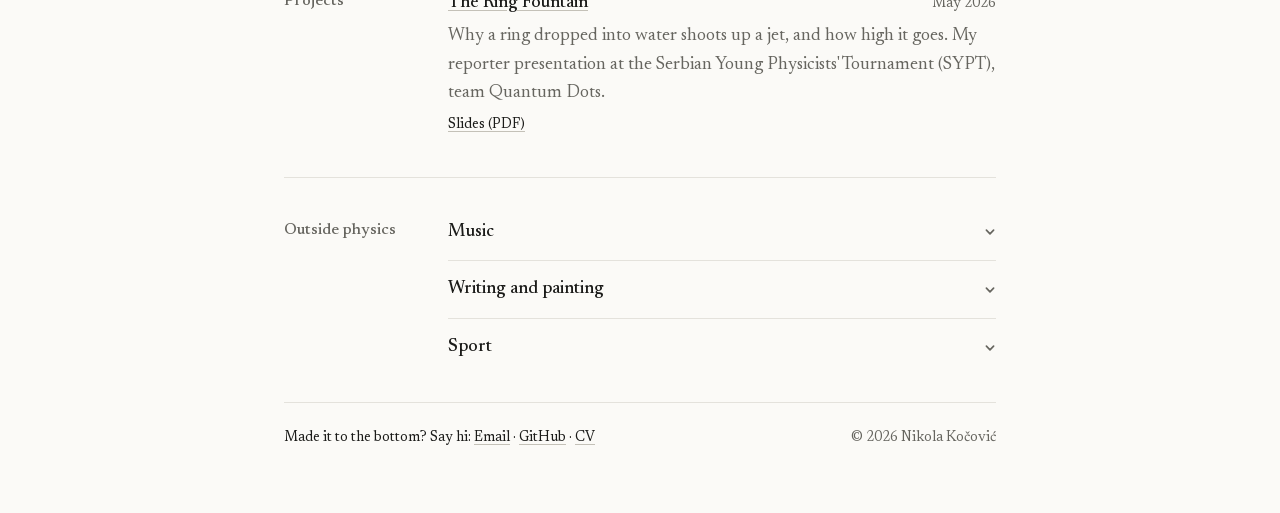
==== commit 7324daf0: "Simpler, more academic look: serif throughout, plain headings and links, no load animations Co-Autho" ====
--- a/index.html
+++ b/index.html
@@ -20,7 +20,7 @@
   <!-- who this site is about, for search engines -->
   <script type="application/ld+json">{"@context": "https://schema.org", "@type": "Person", "@id": "https://nkocovic.github.io/#me", "name": "Nikola Kočović", "url": "https://nkocovic.github.io/", "image": "https://nkocovic.github.io/images/nikola.jpg", "sameAs": ["https://github.com/NKocovic"], "affiliation": {"@type": "EducationalOrganization", "name": "Mathematical Grammar School", "address": {"@type": "PostalAddress", "addressLocality": "Belgrade", "addressCountry": "RS"}}, "award": "Silver medal, International Physics Olympiad 2026"}</script>
   <link rel="icon" href="favicon.svg" type="image/svg+xml">
-  <link rel="stylesheet" href="style.css?v=20261120">
+  <link rel="stylesheet" href="style.css?v=20261122">
   <script>
     // the theme picked with the light/dark switch, if any, before the first paint
     try { var t = localStorage.getItem('theme'); if (t) document.documentElement.dataset.theme = t; } catch (err) {}
@@ -43,8 +43,8 @@
       e.viewTransition.updateCallbackDone.catch(function () {});
     });
   </script>
-  <script src="site.js?v=20261120" defer></script>
-  <script src="sushi.js?v=20261120" defer></script>
+  <script src="site.js?v=20261122" defer></script>
+  <script src="sushi.js?v=20261122" defer></script>
 </head>
 <body>
   <!-- English version. The Serbian one is sr/index.html: keep the two in step when you edit either. -->
--- a/style.css
+++ b/style.css
@@ -106,9 +106,9 @@
   margin: 0;
   background: var(--bg);
   color: var(--text);
-  font-family: var(--sans);
-  font-size: 16px;
-  line-height: 1.65;
+  font-family: var(--serif);
+  font-size: 18px;
+  line-height: 1.6;
   -webkit-font-smoothing: antialiased;
   -moz-osx-font-smoothing: grayscale;
   text-rendering: optimizeLegibility;
@@ -174,8 +174,8 @@
 .lede {
   font-size: 1.125rem;
   color: var(--muted);
-  max-width: 34em;
-  margin: 0 0 24px;
+  max-width: 32em;
+  margin: 0 0 20px;
 }
 
 .links {
@@ -194,9 +194,8 @@
   right: 24px;
   display: flex;
   align-items: center;
-  gap: 24px;
-  font-size: 0.8125rem;
-  letter-spacing: 0.06em;
+  gap: 22px;
+  font-size: 0.9375rem;
   view-transition-name: top-nav;
 }
 
@@ -210,28 +209,6 @@
   text-decoration: none;
 }
 
-/* the Blog link is a pill so it stands out from the language switch */
-.top-nav .nav-blog {
-  padding: 4px 14px;
-  border: 1px solid var(--text);
-  border-radius: 999px;
-  font-weight: 500;
-  letter-spacing: 0.04em;
-  text-decoration: none;
-  transition: background-color 0.25s ease, color 0.25s ease, border-color 0.25s ease;
-}
-
-.top-nav .nav-blog:hover,
-.top-nav .nav-blog:focus-visible {
-  background: var(--text);
-  color: var(--bg);
-}
-
-.top-nav .nav-blog[aria-current] {
-  border-color: var(--rule);
-  background: none;
-  color: var(--muted);
-}
 
 /* small name, top left, on the blog pages */
 .home-link {
@@ -254,11 +231,9 @@
 
 h2 {
   margin: 0;
-  padding-top: 3px;
-  font-size: 0.75rem;
+  font-size: 1rem;
   font-weight: 500;
-  letter-spacing: 0.1em;
-  text-transform: uppercase;
+  line-height: inherit;
   color: var(--muted);
 }
 
@@ -314,15 +289,10 @@
 
 .tag {
   display: inline-block;
-  margin-left: 8px;
-  padding: 0 5px;
-  border: 1px solid var(--rule);
-  border-radius: 4px;
-  font-size: 0.6875rem;
+  margin-left: 6px;
+  font-size: 0.875rem;
   font-weight: 400;
-  letter-spacing: 0.08em;
-  color: var(--muted);
-  vertical-align: 2px;
+  color: var(--muted);
 }
 
 .empty {
@@ -550,7 +520,6 @@
   flex-wrap: wrap;
   gap: 8px 28px;
   margin: 0;
-  font-weight: 500;
 }
 
 .cta-links a {
@@ -661,11 +630,7 @@
 }
 
 .place-try-label {
-  margin-right: 8px;
-  font-size: 0.6875rem;
-  font-weight: 500;
-  letter-spacing: 0.1em;
-  text-transform: uppercase;
+  margin-right: 6px;
   color: var(--muted);
 }
 
@@ -1099,22 +1064,9 @@
 }
 
 /* ---------- Buttons and small link rows ---------- */
+/* the main link of a section: plain, with an arrow */
 .btn {
-  display: inline-flex;
-  align-items: center;
-  gap: 8px;
-  padding: 9px 18px;
-  border: 1px solid var(--text);
-  border-radius: 999px;
-  font-weight: 500;
   text-decoration: none;
-  transition: background-color 0.25s ease, color 0.25s ease;
-}
-
-.btn:hover,
-.btn:focus-visible {
-  background: var(--text);
-  color: var(--bg);
 }
 
 .cta-links {
@@ -1249,45 +1201,6 @@
 }
 
 /* ---------- Motion ---------- */
-@keyframes rise {
-  from {
-    opacity: 0;
-    transform: translateY(6px);
-  }
-  to {
-    opacity: 1;
-    transform: none;
-  }
-}
-
-/* the header settles in on load */
-.intro > * {
-  animation: rise 0.9s var(--ease-out) both;
-}
-
-.intro > :nth-child(2) { animation-delay: 70ms; }
-.intro > :nth-child(3) { animation-delay: 140ms; }
-.intro > :nth-child(4) { animation-delay: 210ms; }
-.intro > :nth-child(5) { animation-delay: 280ms; }
-
-/* sections fade up as they scroll into view (site.js adds .is-in) */
-.js main > section,
-.js main > article,
-.js .footer {
-  transition: opacity 0.9s ease, transform 0.9s var(--ease-out);
-  transition-delay: var(--delay, 0ms);
-}
-
-.js main > section:not(.is-in),
-.js main > article:not(.is-in),
-.js .footer:not(.is-in) {
-  opacity: 0;
-  transform: translateY(6px);
-}
-
-.js .instant {
-  transition: none;
-}
 
 /* arriving from another page of the site: let the page transition do the work */
 .no-intro .intro > * {
@@ -1485,8 +1398,6 @@
 }
 
 .lost .code {
-  font-size: 0.8125rem;
-  letter-spacing: 0.06em;
   color: var(--muted);
   margin: 0 0 12px;
 }
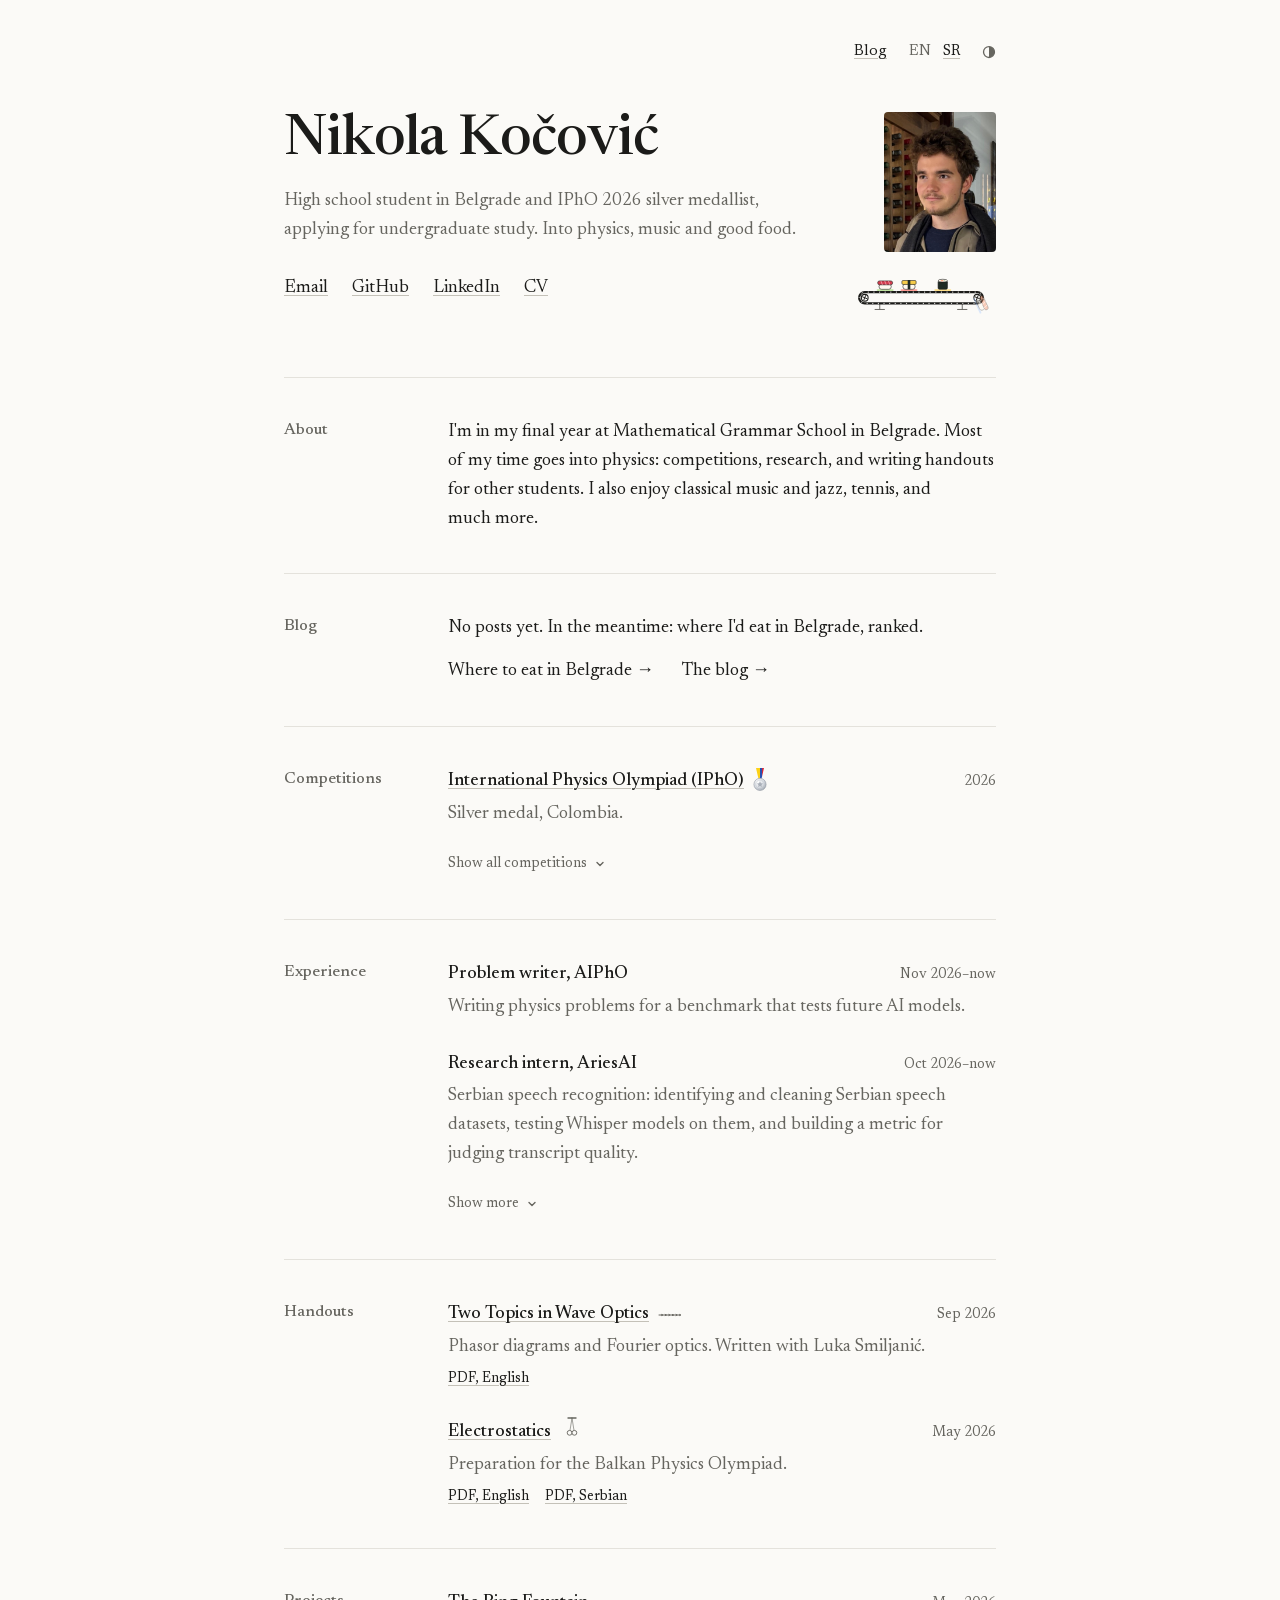
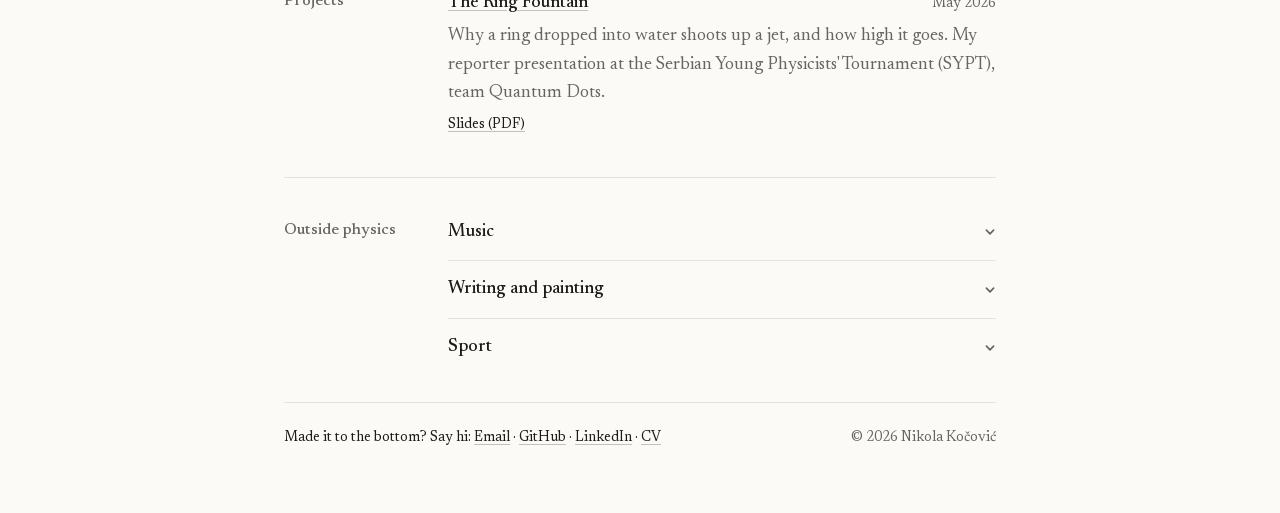
==== commit 7c358e24: "Add LinkedIn link and make portrait rectangular - Link LinkedIn (linkedin.com/in/nkocovic) in the he" ====
--- a/index.html
+++ b/index.html
@@ -18,7 +18,7 @@
   <meta property="og:image" content="https://nkocovic.github.io/og.png">
   <meta name="twitter:card" content="summary_large_image">
   <!-- who this site is about, for search engines -->
-  <script type="application/ld+json">{"@context": "https://schema.org", "@type": "Person", "@id": "https://nkocovic.github.io/#me", "name": "Nikola Kočović", "url": "https://nkocovic.github.io/", "image": "https://nkocovic.github.io/images/nikola.jpg", "sameAs": ["https://github.com/NKocovic"], "affiliation": {"@type": "EducationalOrganization", "name": "Mathematical Grammar School", "address": {"@type": "PostalAddress", "addressLocality": "Belgrade", "addressCountry": "RS"}}, "award": "Silver medal, International Physics Olympiad 2026"}</script>
+  <script type="application/ld+json">{"@context": "https://schema.org", "@type": "Person", "@id": "https://nkocovic.github.io/#me", "name": "Nikola Kočović", "url": "https://nkocovic.github.io/", "image": "https://nkocovic.github.io/images/nikola.jpg", "sameAs": ["https://github.com/NKocovic", "https://www.linkedin.com/in/nkocovic"], "affiliation": {"@type": "EducationalOrganization", "name": "Mathematical Grammar School", "address": {"@type": "PostalAddress", "addressLocality": "Belgrade", "addressCountry": "RS"}}, "award": "Silver medal, International Physics Olympiad 2026"}</script>
   <link rel="icon" href="favicon.svg" type="image/svg+xml">
   <link rel="stylesheet" href="style.css?v=20261122">
   <script>
@@ -59,12 +59,13 @@
           <a href="sr/" hreflang="sr-Latn" lang="sr-Latn">SR</a>
         </span>
       </nav>
-      <span class="portrait"><img src="images/nikola.jpg" alt="Nikola Kočović" width="112" height="112" decoding="async"></span>
+      <span class="portrait"><img src="images/nikola.jpg" alt="Nikola Kočović" width="112" height="140" decoding="async"></span>
       <h1 class="site-name">Nikola Kočović</h1>
       <p class="lede">High school student in Belgrade and IPhO 2026 silver medallist, applying for undergraduate study. Into physics, music and good food.</p>
       <ul class="links">
         <li><a href="mailto:koljakocovic1@gmail.com">Email</a></li>
         <li><a href="https://github.com/NKocovic">GitHub</a></li>
+        <li><a href="https://www.linkedin.com/in/nkocovic">LinkedIn</a></li>
         <li><a href="cv.pdf">CV</a></li>
       </ul>
       <!-- Sushi conveyor, side view. It is a toy (sushi.js): drag or throw a piece, tap one to make it hop, tap the belt for turbo. Same drawing in sr/index.html. -->
@@ -367,7 +368,7 @@
     </section>
 
     <footer class="footer">
-      <p class="footer-hello">Made it to the bottom? Say hi: <a href="mailto:koljakocovic1@gmail.com">Email</a> · <a href="https://github.com/NKocovic">GitHub</a> · <a href="cv.pdf">CV</a></p>
+      <p class="footer-hello">Made it to the bottom? Say hi: <a href="mailto:koljakocovic1@gmail.com">Email</a> · <a href="https://github.com/NKocovic">GitHub</a> · <a href="https://www.linkedin.com/in/nkocovic">LinkedIn</a> · <a href="cv.pdf">CV</a></p>
       <span>&copy; 2026 Nikola Kočović</span>
     </footer>
 
--- a/style.css
+++ b/style.css
@@ -1266,8 +1266,8 @@
   top: 112px;
   right: 24px;
   width: 112px;
-  height: 112px;
-  border-radius: 50%;
+  height: 140px;
+  border-radius: 4px;
   overflow: hidden;
   background: var(--code-bg);
 }
@@ -1327,8 +1327,8 @@
   .portrait {
     top: 58px;
     right: 16px;
-    width: 64px;
-    height: 64px;
+    width: 56px;
+    height: 70px;
   }
 
   .page {
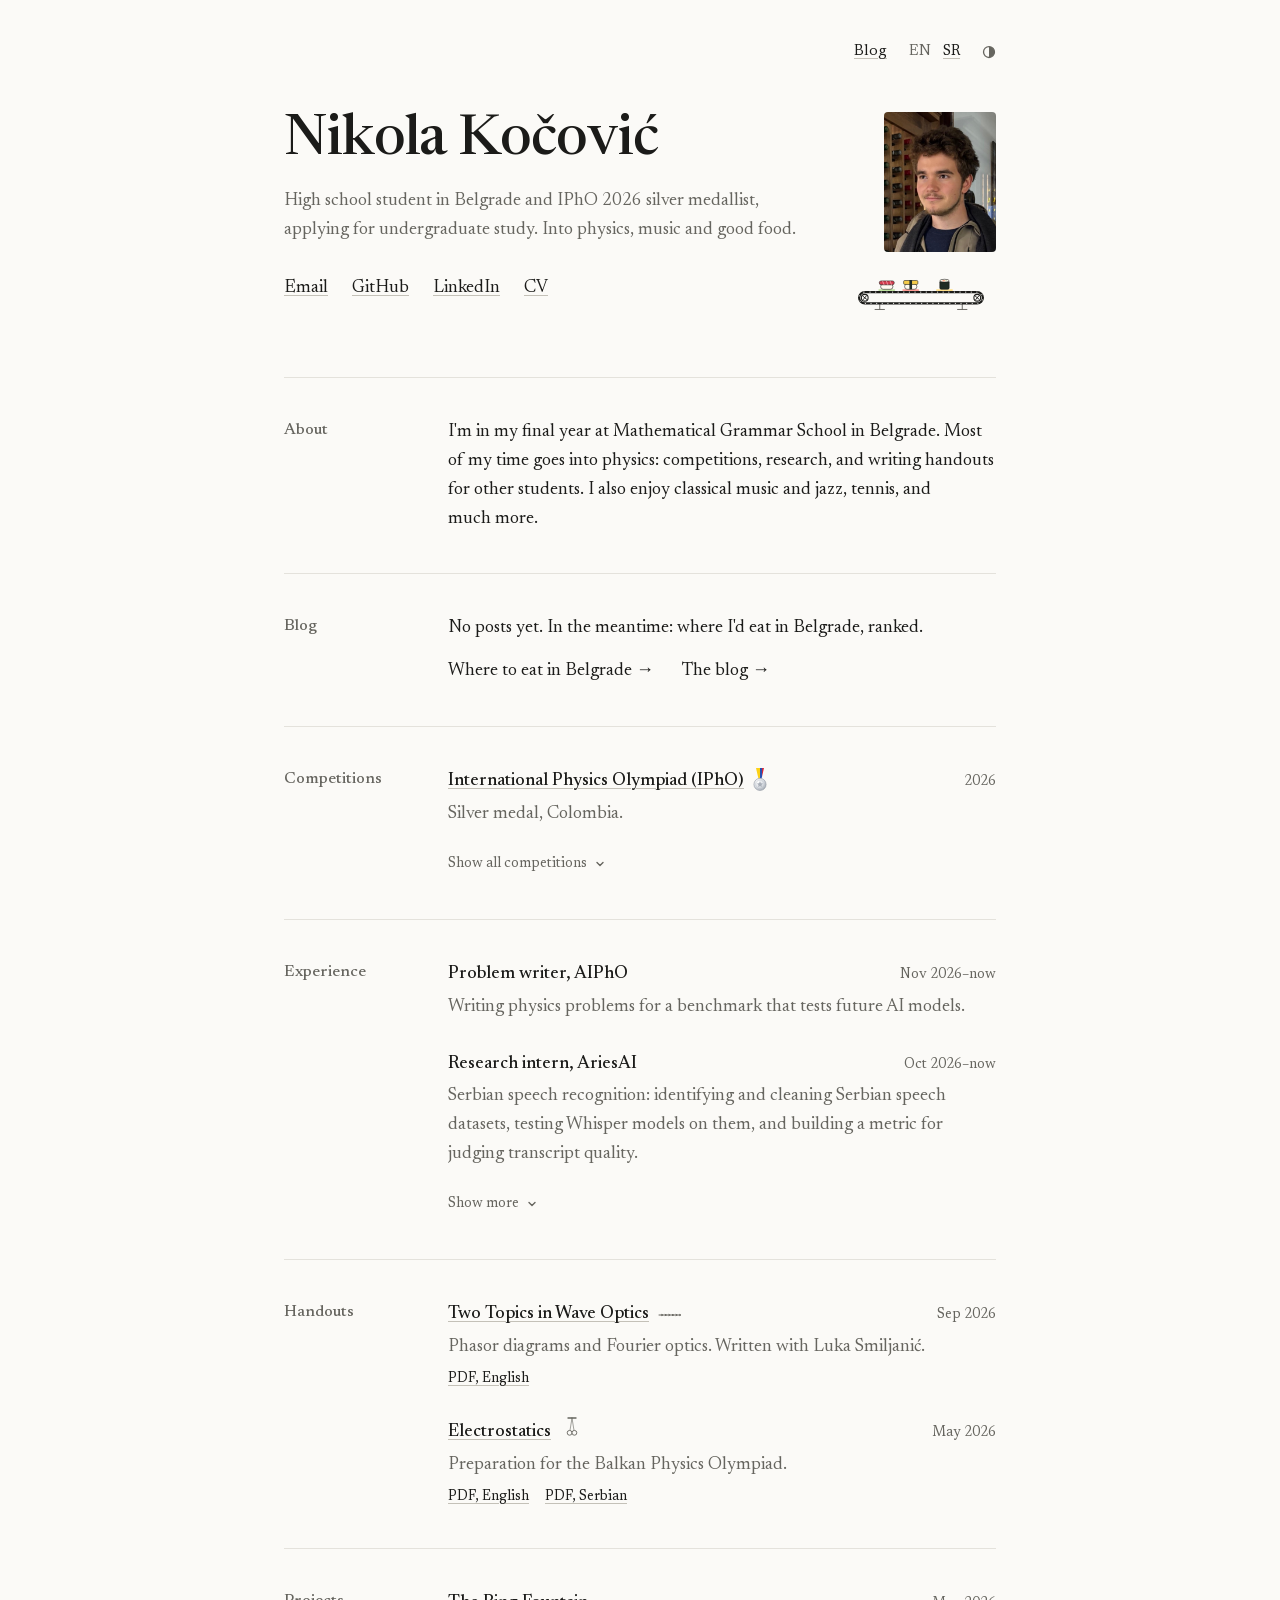
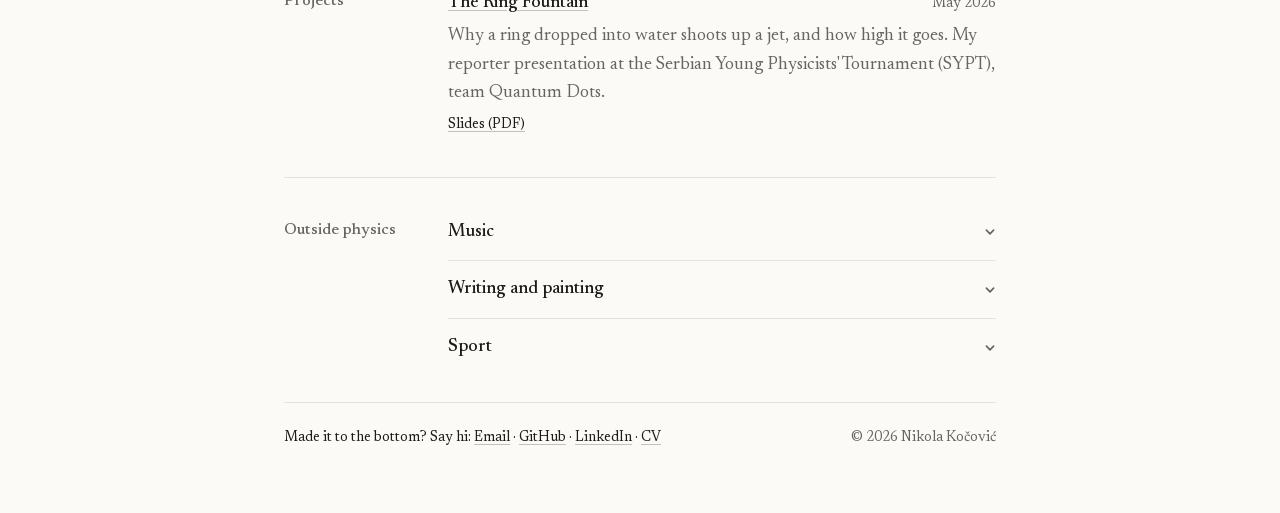
==== commit 53481475: "Bump stylesheet version so browsers fetch the new portrait style Phones kept the cached style.css?v=" ====
--- a/index.html
+++ b/index.html
@@ -20,7 +20,7 @@
   <!-- who this site is about, for search engines -->
   <script type="application/ld+json">{"@context": "https://schema.org", "@type": "Person", "@id": "https://nkocovic.github.io/#me", "name": "Nikola Kočović", "url": "https://nkocovic.github.io/", "image": "https://nkocovic.github.io/images/nikola.jpg", "sameAs": ["https://github.com/NKocovic", "https://www.linkedin.com/in/nkocovic"], "affiliation": {"@type": "EducationalOrganization", "name": "Mathematical Grammar School", "address": {"@type": "PostalAddress", "addressLocality": "Belgrade", "addressCountry": "RS"}}, "award": "Silver medal, International Physics Olympiad 2026"}</script>
   <link rel="icon" href="favicon.svg" type="image/svg+xml">
-  <link rel="stylesheet" href="style.css?v=20261122">
+  <link rel="stylesheet" href="style.css?v=20261122b">
   <script>
     // the theme picked with the light/dark switch, if any, before the first paint
     try { var t = localStorage.getItem('theme'); if (t) document.documentElement.dataset.theme = t; } catch (err) {}
